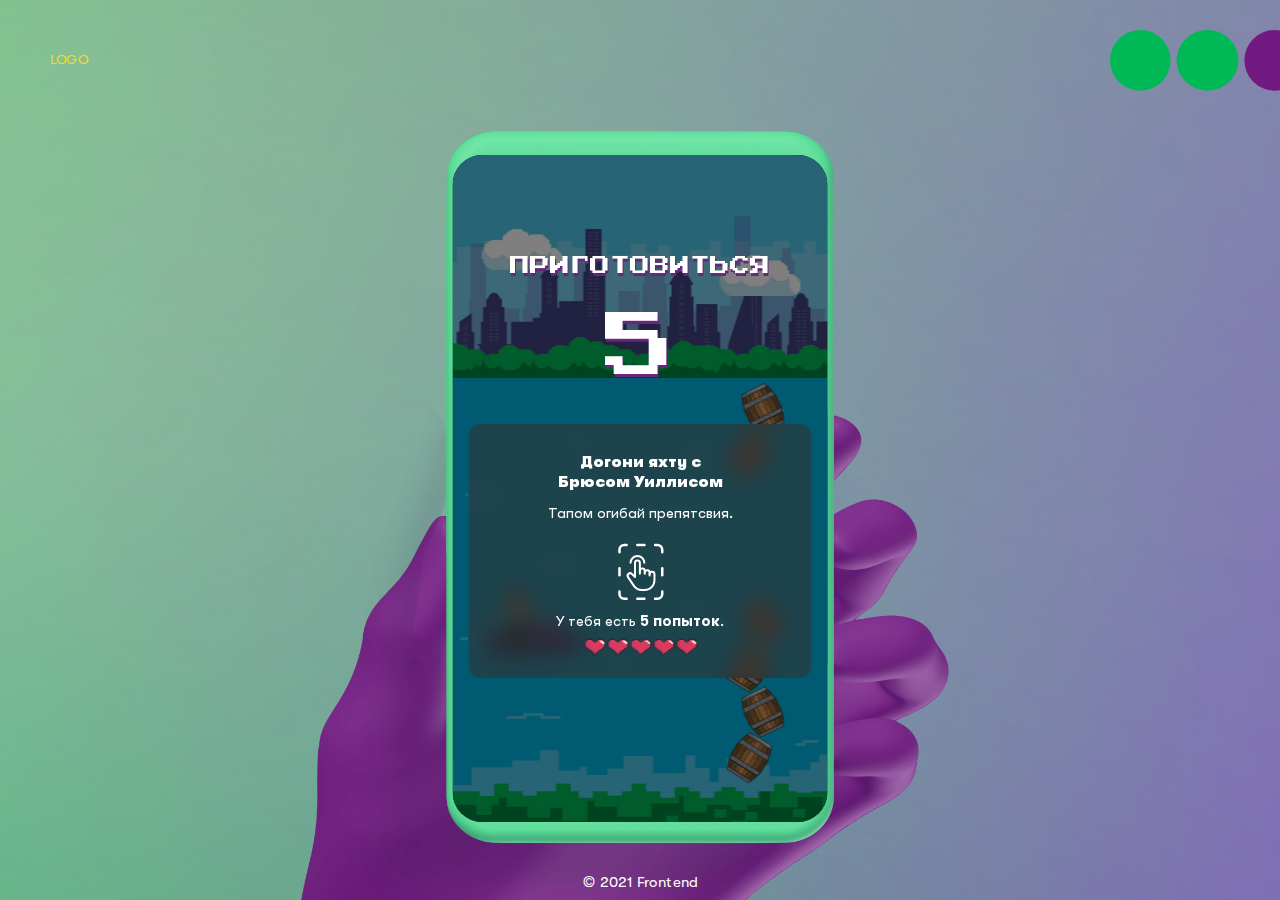
==== game.html @ 2fae3eec "Add files via upload" ====
<!DOCTYPE html>
<html lang="ru">
<head>
    <meta charset="UTF-8">
    <meta http-equiv="X-UA-Compatible" content="IE=edge">
    <title>Помоги спецагенту</title>
    <link rel="shortcut icon" href="https://agent.megafon.ru/static/img/favicon.ico" type="image/x-icon">
    <meta name="title" content="Помоги спецагенту">
    <meta name="description" content=" Я спасаю спецагента Брюса вместе с Первым семейным тарифом.">
    <link rel="image_src" href="https://agent.megafon.ru/static/img/share-img.jpg">

    <meta property="og:title" content="Помоги спецагенту">
    <meta property="og:url" content="https://agent.megafon.ru">
    <meta property="og:description" content=" Я спасаю спецагента Брюса вместе с Первым семейным тарифом.">
    <meta property="og:type" content="website">
    <meta property="og:site_name" content="Помоги спецагенту">
    <meta property="og:image" content="https://agent.megafon.ru/static/img/share-img.jpg">
    <meta property="og:image:width" content="1200">
    <meta property="og:image:height" content="630">
    <meta property="fb:app_id" content="">

    <meta name="twitter:card" content="https://agent.megafon.ru/static/img/share-img.jpg">
    <meta name="twitter:image" content="https://agent.megafon.ru/static/img/share-img.jpg">

    <meta name="mrc__share_title" content="Помоги спецагенту">
    <meta name="mrc__share_description" content=" Я спасаю спецагента Брюса вместе с Первым семейным тарифом.">

    <meta name="format-detection" content="telephone=no">
    <meta name="viewport" content="width=device-width,initial-scale=1,maximum-scale=1,user-scalable=0,minimal-ui">

    <!-- Global site tag (gtag.js) - Google Analytics -->
    <script async src="https://www.googletagmanager.com/gtag/js?id=G-EWQ5YBLHWK"></script>
    <script>
        window.dataLayer = window.dataLayer || [];
        function gtag(){dataLayer.push(arguments);}
        gtag('js', new Date());

        gtag('config', 'G-EWQ5YBLHWK', {
            send_page_view: true,
            page_title: 'gamepage',
            page_path: '/game.html'
        });
    </script>
    <!-- Yandex.Metrika counter -->
    <script type="text/javascript">
        (function(m,e,t,r,i,k,a){m[i]=m[i]||function(){(m[i].a=m[i].a||[]).push(arguments)};
            m[i].l=1*new Date();k=e.createElement(t),a=e.getElementsByTagName(t)[0],k.async=1,k.src=r,a.parentNode.insertBefore(k,a)})
        (window, document, "script", "https://mc.yandex.ru/metrika/tag.js", "ym");

        ym(84995053, "init", {
            clickmap:true,
            trackLinks:true,
            accurateTrackBounce:true
        });
    </script>
    <noscript><div><img src="https://mc.yandex.ru/watch/84995053" style="position:absolute; left:-9999px;" alt=""></div></noscript>
    <!-- /Yandex.Metrika counter -->

<link href="css/bundle39d44e67.css" rel="stylesheet"></head>
<body>
<div id="app" class="app app--game">
    <header class="header" role="banner">
    <a href="/" class="header__logo">
        LOGO
    </a>
    <img class="header__dec" src="/static/img/logo2.svg" alt="">
</header>

    <div class="scooter-game__horizontal">
        <div class="scooter-game__horizontal-block">
            <div class="scooter-game__horizontal-ico">
                <svg width="46" height="46" viewBox="0 0 46 46" fill="none" xmlns="http://www.w3.org/2000/svg">
                    <path d="M26.2507 6.2997C29.6126 6.57186 32.8977 7.96336 35.4718 10.5374C38.044 13.1096 39.4336 16.3929 39.7038 19.7528" stroke="white" stroke-width="1.5" stroke-linecap="round" stroke-linejoin="round"/>
                    <path d="M19.7876 39.6993C16.4142 39.4329 13.1137 38.0394 10.532 35.4577C7.95023 32.8759 6.56064 29.5793 6.29614 26.2079" stroke="white" stroke-width="1.5" stroke-linecap="round" stroke-linejoin="round"/>
                    <path d="M28.0408 30.9152L30.9158 28.0402" stroke="white" stroke-width="1.5" stroke-linecap="round" stroke-linejoin="round"/>
                    <path d="M10.1373 16.6955L16.6962 10.1366C18.1931 8.63973 20.6196 8.63973 22.1165 10.1366L35.8628 23.883C37.3598 25.3799 37.3598 27.8064 35.8628 29.3033L29.304 35.8622C27.8071 37.3591 25.3806 37.3591 23.8837 35.8622L10.1373 22.1158C8.64042 20.6189 8.64042 18.1924 10.1373 16.6955V16.6955Z" stroke="white" stroke-width="1.5" stroke-linecap="round" stroke-linejoin="round"/>
                </svg>
            </div>
            <p class="text-smp">
                Поверните ваше устройство вертикально, чтобы спасти Брюса
            </p>
        </div>
    </div>
    <div class="app-wrapper">
        <div class="app-content">

            

<div class="scooter-game">
  <div id="game_over" class="scooter-game__finish">
      <div class="scooter-game__finish-head">
          <span class="text-game text-lg">
              Почти получилось
          </span>
      </div>
      <div class="scooter-game__start-box">
          <a href="/" type="button" class="scooter-game__finish-closer">
              <svg width="10" height="10" viewBox="0 0 10 10" fill="none" xmlns="http://www.w3.org/2000/svg">
                  <path d="M1 1L9 9" stroke="white" stroke-width="1.5" stroke-linecap="round" stroke-linejoin="round"/>
                  <path d="M9 1L1 9" stroke="white" stroke-width="1.5" stroke-linecap="round" stroke-linejoin="round"/>
              </svg>
          </a>
          <div class="scooter-game__start-tit">
              <p class="text-extra text-sm">Сгорели все жизни! </p>
          </div>
          <img class="scooter-game__start-nohealth" src="/static/img/nohealth.png" alt="">
          <p class="text-smp">Поделись игрой в социальных сетях
              <span class="text-bold">и получи две</span> дополнительные попытки</p>
          <div class="scooter-game__start-shares">
              <button type="button" data-share="fb" class="btn-share">
                  <img src="/static/img/fb.svg" class="btn-share__ico">
                  <span class="btn-share__text">facebook</span>
              </button>
          </div>
          <button type="button" class="btn-default scooter-game__start-aftershare">
              <span class="btn-default__text">
                  Продолжить игру
              </span>
          </button>
      </div>
      <a href="" target="_blank" type="button" class="btn-default scooter-game__finish-btn btn-more-tariff">
          <span class="btn-default__text">
            Подробнее
          </span>
      </a>
      <a href="game.html" class="btn-text btn-more-game scooter-game__restart" type="button">
        Сыграть ещё раз
      </a>
  </div>
  <div class="scooter-game__start">
      <div class="scooter-game__start-head">
          <span class="text-game text-lg scooter-game__start-title">
              ПРИГОТОВИТЬСЯ
          </span>
          <span class="text-game scooter-game__start-timer">5</span>
      </div>
      <div class="scooter-game__start-box">
          <div class="scooter-game__start-tit">
              <p class="text-extra text-sm">Догони яхту c <br> Брюсом Уиллисом</p>
          </div>
          <p class="text-smp">Тапом огибай препятсвия.</p>
          <div class="scooter-game__start-ico">
              <svg width="58" height="58" viewBox="0 0 58 58" fill="none" xmlns="http://www.w3.org/2000/svg">
                  <g clip-path="url(#clip0)">
                      <path d="M19.0497 20.8531C19.0497 17.0481 22.1348 13.963 25.9398 13.963C29.7448 13.963 32.8299 17.0481 32.8299 20.8531" stroke="white" stroke-width="2" stroke-linecap="round" stroke-linejoin="round"/>
                      <path d="M33.2352 31.7965V28.9594C33.2352 27.617 32.1457 26.5276 30.8034 26.5276C29.461 26.5276 28.3716 27.617 28.3716 28.9594" stroke="white" stroke-width="2" stroke-linecap="round" stroke-linejoin="round"/>
                      <path d="M33.2352 30.5801C33.2352 29.2377 34.3247 28.1483 35.667 28.1483C37.0094 28.1483 38.0988 29.2377 38.0988 30.5801V33.4172" stroke="white" stroke-width="2" stroke-linecap="round" stroke-linejoin="round"/>
                      <path d="M28.3721 31.7961V20.853C28.3721 19.5106 27.2826 18.4212 25.9402 18.4212C24.5979 18.4212 23.5084 19.5106 23.5084 20.853V35.0385L20.4541 31.9842C19.4554 30.9855 17.8342 30.9855 16.8355 31.9842C16.0022 32.8175 15.8725 34.1226 16.5259 35.1034L22.2423 43.6763C24.0467 46.3821 27.0832 48.0082 30.3353 48.0082H33.2357C38.6084 48.0082 42.9629 43.6536 42.9629 38.281V32.2014C42.9629 30.8591 41.8735 29.7696 40.5311 29.7696C39.1888 29.7696 38.0993 30.8591 38.0993 32.2014" stroke="white" stroke-width="2" stroke-linecap="round" stroke-linejoin="round"/>
                      <g clip-path="url(#clip1)">
                          <path d="M32.9296 3.07801H25.7998" stroke="white" stroke-width="2.5" stroke-linecap="round" stroke-linejoin="round"/>
                          <path d="M32.9296 56.64H25.7998" stroke="white" stroke-width="2.5" stroke-linecap="round" stroke-linejoin="round"/>
                          <path d="M7.97534 26.1388V33.219" stroke="white" stroke-width="2.5" stroke-linecap="round" stroke-linejoin="round"/>
                          <path d="M50.7542 26.1388V33.219" stroke="white" stroke-width="2.5" stroke-linecap="round" stroke-linejoin="round"/>
                          <path d="M15.1051 3.07801H12.7285C10.1024 3.07801 7.97534 5.19029 7.97534 7.79819V10.1583" stroke="white" stroke-width="2.5" stroke-linecap="round" stroke-linejoin="round"/>
                          <path d="M7.97534 49.5597V51.9198C7.97534 54.5277 10.1024 56.64 12.7285 56.64H15.1051" stroke="white" stroke-width="2.5" stroke-linecap="round" stroke-linejoin="round"/>
                          <path d="M43.6243 56.64L46.0009 56.64C48.627 56.64 50.7541 54.5277 50.7541 51.9198L50.7541 49.5597" stroke="white" stroke-width="2.5" stroke-linecap="round" stroke-linejoin="round"/>
                          <path d="M50.7541 10.1583V7.79819C50.7541 5.19029 48.627 3.07801 46.0009 3.07801H43.6243" stroke="white" stroke-width="2.5" stroke-linecap="round" stroke-linejoin="round"/>
                      </g>
                  </g>
                  <defs>
                      <clipPath id="clip0">
                          <rect width="58" height="58" fill="white"/>
                      </clipPath>
                      <clipPath id="clip1">
                          <rect width="64.4445" height="69.8148" fill="white" transform="translate(3.22217 -11.8148)"/>
                      </clipPath>
                  </defs>
              </svg>
          </div>
          <p class="text-smp">У тебя есть <span class="text-bold">5 попыток</span>.</p>
          <img class="scooter-game__start-health" src="/static/img/health.png" alt="">
      </div>
  </div>
  <div id="game_win" class="scooter-game__win">
      <div class="scooter-game__win-head">
          <img src="/static/img/status-bar.svg" alt="">
      </div>
      <div>
          <div class="scooter-game__win-text">
              <p class="scooter-game__win-title text-extra">Ура!<br>Ты догнал яхту</p>
              <p class="text-sm text-extra">Но приключения не заканчиваются. <br> Смотри финал истории</p>
          </div>
          <div class="scooter-game__video">
              <div class="scooter-game__video-poster">
                  <button type="button" class="scooter-game__video-btn">
                      <img src="/static/img/play-vid.svg" alt=""></button>
              </div>
              <div class="scooter-game__video-frame" id="videopl"></div>
          </div>
      </div>
      <div class="scooter-game__win-bottom">
          <a href="" target="_blank" class="btn-default scooter-game__win-btn">
              <span class="btn-default__text btn-more-tariff">Подробнее</span>
          </a>
          <a href="game.html" class="btn-text btn-more-game" type="button">
              Сыграть ещё раз
          </a>
      </div>
  </div>
    <div class="scooter-game__tap-rule">
        <svg width="58" height="58" viewBox="0 0 58 58" fill="none" xmlns="http://www.w3.org/2000/svg">
            <g clip-path="url(#clip0)">
                <path d="M19.0497 20.8531C19.0497 17.0481 22.1348 13.963 25.9398 13.963C29.7448 13.963 32.8299 17.0481 32.8299 20.8531" stroke="white" stroke-width="2" stroke-linecap="round" stroke-linejoin="round"/>
                <path d="M33.2352 31.7965V28.9594C33.2352 27.617 32.1457 26.5276 30.8034 26.5276C29.461 26.5276 28.3716 27.617 28.3716 28.9594" stroke="white" stroke-width="2" stroke-linecap="round" stroke-linejoin="round"/>
                <path d="M33.2352 30.5801C33.2352 29.2377 34.3247 28.1483 35.667 28.1483C37.0094 28.1483 38.0988 29.2377 38.0988 30.5801V33.4172" stroke="white" stroke-width="2" stroke-linecap="round" stroke-linejoin="round"/>
                <path d="M28.3721 31.7961V20.853C28.3721 19.5106 27.2826 18.4212 25.9402 18.4212C24.5979 18.4212 23.5084 19.5106 23.5084 20.853V35.0385L20.4541 31.9842C19.4554 30.9855 17.8342 30.9855 16.8355 31.9842C16.0022 32.8175 15.8725 34.1226 16.5259 35.1034L22.2423 43.6763C24.0467 46.3821 27.0832 48.0082 30.3353 48.0082H33.2357C38.6084 48.0082 42.9629 43.6536 42.9629 38.281V32.2014C42.9629 30.8591 41.8735 29.7696 40.5311 29.7696C39.1888 29.7696 38.0993 30.8591 38.0993 32.2014" stroke="white" stroke-width="2" stroke-linecap="round" stroke-linejoin="round"/>
                <g clip-path="url(#clip1)">
                    <path d="M32.9296 3.07801H25.7998" stroke="white" stroke-width="2.5" stroke-linecap="round" stroke-linejoin="round"/>
                    <path d="M32.9296 56.64H25.7998" stroke="white" stroke-width="2.5" stroke-linecap="round" stroke-linejoin="round"/>
                    <path d="M7.97534 26.1388V33.219" stroke="white" stroke-width="2.5" stroke-linecap="round" stroke-linejoin="round"/>
                    <path d="M50.7542 26.1388V33.219" stroke="white" stroke-width="2.5" stroke-linecap="round" stroke-linejoin="round"/>
                    <path d="M15.1051 3.07801H12.7285C10.1024 3.07801 7.97534 5.19029 7.97534 7.79819V10.1583" stroke="white" stroke-width="2.5" stroke-linecap="round" stroke-linejoin="round"/>
                    <path d="M7.97534 49.5597V51.9198C7.97534 54.5277 10.1024 56.64 12.7285 56.64H15.1051" stroke="white" stroke-width="2.5" stroke-linecap="round" stroke-linejoin="round"/>
                    <path d="M43.6243 56.64L46.0009 56.64C48.627 56.64 50.7541 54.5277 50.7541 51.9198L50.7541 49.5597" stroke="white" stroke-width="2.5" stroke-linecap="round" stroke-linejoin="round"/>
                    <path d="M50.7541 10.1583V7.79819C50.7541 5.19029 48.627 3.07801 46.0009 3.07801H43.6243" stroke="white" stroke-width="2.5" stroke-linecap="round" stroke-linejoin="round"/>
                </g>
            </g>
            <defs>
                <clipPath id="clip0">
                    <rect width="58" height="58" fill="white"/>
                </clipPath>
                <clipPath id="clip1">
                    <rect width="64.4445" height="69.8148" fill="white" transform="translate(3.22217 -11.8148)"/>
                </clipPath>
            </defs>
        </svg>
    </div>

  <span class="scooter-game__score" id="game_score">0</span>
  <div class="scooter-game__lifes" id="game_lifes">
    <div class="scooter-game__lifes-item scooter-game__lifes-item--active"></div>
    <div class="scooter-game__lifes-item scooter-game__lifes-item--active"></div>
    <div class="scooter-game__lifes-item scooter-game__lifes-item--active"></div>
    <div class="scooter-game__lifes-item scooter-game__lifes-item--active"></div>
    <div class="scooter-game__lifes-item scooter-game__lifes-item--active"></div>
  </div>

  <div id="game_div" class="scooter-game__game">
  </div>
</div>



        </div>
    </div>
    <footer class="footer" role="contentinfo">
    <p class="footer__text">
        © 2021 Frontend
    </p>
</footer>

</div>
<script src="static/js/phaser.min.js"></script>
<script src="js/app.39d44e67.js"></script></body>
</html>
---- css/bundle39d44e67.css ----
@font-face{font-family:"PressStart2P";font-weight:normal;font-style:normal;font-display:swap;src:url("/static/fonts/PressStart2P/PressStart2P-Regular.eot");src:url("/static/fonts/PressStart2P/PressStart2P-Regular.eot?#iefix") format("embedded-opentype"),url("/static/fonts/PressStart2P/PressStart2P-Regular.woff") format("woff"),url("/static/fonts/PressStart2P/PressStart2P-Regular.ttf") format("truetype")}@font-face{font-family:"SFProText";font-weight:300;font-style:normal;font-display:swap;src:url("/static/fonts/SFPro/SFProText-Light.eot");src:url("/static/fonts/SFPro/SFProText-Light.eot?#iefix") format("embedded-opentype"),url("/static/fonts/SFPro/SFProText-Light.woff") format("woff"),url("/static/fonts/SFPro/SFProText-Light.ttf") format("truetype")}@font-face{font-family:"SFProText";font-weight:normal;font-style:normal;font-display:swap;src:url("/static/fonts/SFPro/SFProText-Regular.eot");src:url("/static/fonts/SFPro/SFProText-Regular.eot?#iefix") format("embedded-opentype"),url("/static/fonts/SFPro/SFProText-Regular.woff") format("woff"),url("/static/fonts/SFPro/SFProText-Regular.ttf") format("truetype")}@font-face{font-family:"SFProText";font-weight:500;font-style:normal;font-display:swap;src:url("/static/fonts/SFPro/SFProText-Medium.eot");src:url("/static/fonts/SFPro/SFProText-Medium.eot?#iefix") format("embedded-opentype"),url("/static/fonts/SFPro/SFProText-Medium.woff") format("woff"),url("/static/fonts/SFPro/SFProText-Medium.ttf") format("truetype")}@font-face{font-family:"SFProText";font-weight:600;font-style:normal;font-display:swap;src:url("/static/fonts/SFPro/SFProText-Bold.eot");src:url("/static/fonts/SFPro/SFProText-Bold.eot?#iefix") format("embedded-opentype"),url("/static/fonts/SFPro/SFProText-Bold.woff") format("woff"),url("/static/fonts/SFPro/SFProText-Bold.ttf") format("truetype")}@font-face{font-family:"GTWalsheimPro";font-weight:300;font-style:normal;font-display:swap;src:url("/static/fonts/GTWalsheimPro/GTWalsheimPro-Light.eot");src:url("/static/fonts/GTWalsheimPro/GTWalsheimPro-Light.eot?#iefix") format("embedded-opentype"),url("/static/fonts/GTWalsheimPro/GTWalsheimPro-Light.woff") format("woff"),url("/static/fonts/GTWalsheimPro/GTWalsheimPro-Light.ttf") format("truetype")}@font-face{font-family:"GTWalsheimPro";font-weight:normal;font-style:normal;font-display:swap;src:url("/static/fonts/GTWalsheimPro/GTWalsheimPro-Regular.eot");src:url("/static/fonts/GTWalsheimPro/GTWalsheimPro-Regular.eot?#iefix") format("embedded-opentype"),url("/static/fonts/GTWalsheimPro/GTWalsheimPro-Regular.woff") format("woff"),url("/static/fonts/GTWalsheimPro/GTWalsheimPro-Regular.ttf") format("truetype")}@font-face{font-family:"GTWalsheimPro";font-weight:500;font-style:normal;font-display:swap;src:url("/static/fonts/GTWalsheimPro/GTWalsheimPro-Medium.eot");src:url("/static/fonts/GTWalsheimPro/GTWalsheimPro-Medium.eot?#iefix") format("embedded-opentype"),url("/static/fonts/GTWalsheimPro/GTWalsheimPro-Medium.woff") format("woff"),url("/static/fonts/GTWalsheimPro/GTWalsheimPro-Medium.ttf") format("truetype")}@font-face{font-family:"GTWalsheimPro";font-weight:600;font-style:normal;font-display:swap;src:url("/static/fonts/GTWalsheimPro/GTWalsheimPro-Bold.eot");src:url("/static/fonts/GTWalsheimPro/GTWalsheimPro-Bold.eot?#iefix") format("embedded-opentype"),url("/static/fonts/GTWalsheimPro/GTWalsheimPro-Bold.woff") format("woff"),url("/static/fonts/GTWalsheimPro/GTWalsheimPro-Bold.ttf") format("truetype")}@font-face{font-family:"GTWalsheimPro";font-weight:800;font-style:normal;font-display:swap;src:url("/static/fonts/GTWalsheimPro/GTWalsheimPro-Black.eot");src:url("/static/fonts/GTWalsheimPro/GTWalsheimPro-Black.eot?#iefix") format("embedded-opentype"),url("/static/fonts/GTWalsheimPro/GTWalsheimPro-Black.woff") format("woff"),url("/static/fonts/GTWalsheimPro/GTWalsheimPro-Black.ttf") format("truetype")}@-webkit-keyframes animate-mouse-icon{0%{-webkit-transform:translate(30%, -30%);transform:translate(30%, -30%)}65%{-webkit-transform:translate(-30%, 30%);transform:translate(-30%, 30%)}100%{-webkit-transform:translate(30%, -30%);transform:translate(30%, -30%)}}@keyframes animate-mouse-icon{0%{-webkit-transform:translate(30%, -30%);transform:translate(30%, -30%)}65%{-webkit-transform:translate(-30%, 30%);transform:translate(-30%, 30%)}100%{-webkit-transform:translate(30%, -30%);transform:translate(30%, -30%)}}@-webkit-keyframes handle_pulse{0%{-webkit-transform:scale(0.25, 0.25);transform:scale(0.25, 0.25);opacity:0}10%{-webkit-transform:scale(0.7, 0.7);transform:scale(0.7, 0.7);opacity:1}40%{-webkit-transform:scale(1, 1);transform:scale(1, 1);opacity:0}100%{-webkit-transform:scale(1, 1);transform:scale(1, 1);opacity:0}}@keyframes handle_pulse{0%{-webkit-transform:scale(0.25, 0.25);transform:scale(0.25, 0.25);opacity:0}10%{-webkit-transform:scale(0.7, 0.7);transform:scale(0.7, 0.7);opacity:1}40%{-webkit-transform:scale(1, 1);transform:scale(1, 1);opacity:0}100%{-webkit-transform:scale(1, 1);transform:scale(1, 1);opacity:0}}@-webkit-keyframes rotate-image{0%{-webkit-transform:translate(-50%, -50%) rotate(0deg);transform:translate(-50%, -50%) rotate(0deg)}100%{-webkit-transform:translate(-50%, -50%) rotate(360deg);transform:translate(-50%, -50%) rotate(360deg)}}@keyframes rotate-image{0%{-webkit-transform:translate(-50%, -50%) rotate(0deg);transform:translate(-50%, -50%) rotate(0deg)}100%{-webkit-transform:translate(-50%, -50%) rotate(360deg);transform:translate(-50%, -50%) rotate(360deg)}}@-webkit-keyframes rotateThisClockwise{0%{-webkit-transform:rotate(360deg);transform:rotate(360deg)}100%{-webkit-transform:rotate(0);transform:rotate(0)}}@keyframes rotateThisClockwise{0%{-webkit-transform:rotate(360deg);transform:rotate(360deg)}100%{-webkit-transform:rotate(0);transform:rotate(0)}}@-webkit-keyframes animate-tap-icon{0%{-webkit-transform:translate(40%, 40%);transform:translate(40%, 40%)}65%{-webkit-transform:translate(-40%, -40%);transform:translate(-40%, -40%)}100%{-webkit-transform:translate(40%, 40%);transform:translate(40%, 40%)}}@keyframes animate-tap-icon{0%{-webkit-transform:translate(40%, 40%);transform:translate(40%, 40%)}65%{-webkit-transform:translate(-40%, -40%);transform:translate(-40%, -40%)}100%{-webkit-transform:translate(40%, 40%);transform:translate(40%, 40%)}}@-webkit-keyframes sdb07{0%{opacity:0}50%{opacity:1}100%{opacity:0}}@keyframes sdb07{0%{opacity:0}50%{opacity:1}100%{opacity:0}}@-webkit-keyframes bounce{from,to{-webkit-animation-timing-function:ease-out;animation-timing-function:ease-out;-webkit-transform:translate3d(0, 0, 0);transform:translate3d(0, 0, 0)}50%{-webkit-animation-timing-function:ease-out;animation-timing-function:ease-out;-webkit-transform:translate3d(0, 15px, 0);transform:translate3d(0, 15px, 0)}}@keyframes bounce{from,to{-webkit-animation-timing-function:ease-out;animation-timing-function:ease-out;-webkit-transform:translate3d(0, 0, 0);transform:translate3d(0, 0, 0)}50%{-webkit-animation-timing-function:ease-out;animation-timing-function:ease-out;-webkit-transform:translate3d(0, 15px, 0);transform:translate3d(0, 15px, 0)}}@-webkit-keyframes scroll{0%{-webkit-transform:translate(0, 0);transform:translate(0, 0)}100%{-webkit-transform:translate(-100%, 0);transform:translate(-100%, 0)}}@keyframes scroll{0%{-webkit-transform:translate(0, 0);transform:translate(0, 0)}100%{-webkit-transform:translate(-100%, 0);transform:translate(-100%, 0)}}.collapse-toggle-enter{-webkit-transform:scaleX(0.4);transform:scaleX(0.4)}.collapse-toggle-enter-to{-webkit-transform:scaleX(1);transform:scaleX(1)}.collapse-toggle-enter-active{-webkit-transition:all .15s ease;transition:all .15s ease}.collapse-toggle-leave{-webkit-transform:scaleX(1);transform:scaleX(1)}.collapse-toggle-leave-to{-webkit-transform:scaleX(0.4);transform:scaleX(0.4)}.collapse-toggle-leave-active{-webkit-transition:all .15s ease;transition:all .15s ease}.from-top-enter{margin-top:-9.375em}.from-top-enter-to{margin-top:0}.from-top-enter-active{-webkit-transition:all .2s linear;transition:all .2s linear}.from-top-leave{margin-top:0}.from-top-leave-to{margin-top:-9.375em}.from-top-leave-active{-webkit-transition:all .2s linear;transition:all .2s linear}.from-bottom-enter{-webkit-transform:translateY(100%);transform:translateY(100%)}.from-bottom-enter-to{-webkit-transform:translateY(0);transform:translateY(0)}.from-bottom-enter-active{-webkit-transition:all .3s linear;transition:all .3s linear}.from-bottom-leave{-webkit-transform:translateY(0);transform:translateY(0)}.from-bottom-leave-to{-webkit-transform:translateY(100%);transform:translateY(100%)}.from-bottom-leave-active{-webkit-transition:-webkit-transform .3s linear;transition:-webkit-transform .3s linear;transition:transform .3s linear;transition:transform .3s linear, -webkit-transform .3s linear}.modal-enter{-webkit-transform:translateY(100%);transform:translateY(100%)}.modal-enter-to{-webkit-transform:translateY(0);transform:translateY(0)}.modal-enter-active{-webkit-transition:all 300ms cubic-bezier(0.42, 0, 1, 1);transition:all 300ms cubic-bezier(0.42, 0, 1, 1)}.modal-leave{-webkit-transform:translateY(0);transform:translateY(0)}.modal-leave-to{-webkit-transform:translateY(100%);transform:translateY(100%)}.modal-leave-active{-webkit-transition:all 300ms cubic-bezier(0.215, 0.61, 0.355, 1);transition:all 300ms cubic-bezier(0.215, 0.61, 0.355, 1)}.center{text-align:center}.inline{display:inline-block}.h100{height:100%}.w100{width:100%}.oHidden{overflow:hidden}.uppercase{text-transform:uppercase}.mAuto{margin:auto}.tAlignR{text-align:right}.tAlignL{text-align:left}.center{text-align:center}.left{float:left}.right{float:right}.half{width:50%}.valign{position:relative;top:50%;transform:translateY(-50%);-webkit-transform:translateY(-50%);-ms-transform:translateY(-50%);-o-transform:translateY(-50%)}.vHidden{opacity:0;visibility:hidden}.fit-box{position:absolute;top:0;left:0;width:100%;height:100%}.center-box{position:absolute;top:50%;left:50%;-webkit-transform:translate3d(-50%, -50%, 0);transform:translate3d(-50%, -50%, 0)}.inherit-size{width:inherit;height:inherit}.bolder{font-weight:bolder}.heavy{font-weight:800}.bold{font-weight:bold}.s_bold{font-weight:600}.medium{font-weight:500}.light{font-weight:300}.italic{font-style:italic}.flex_center{display:-webkit-box;display:-ms-flexbox;display:flex;-webkit-box-align:center;-ms-flex-align:center;align-items:center;-webkit-box-pack:center;-ms-flex-pack:center;justify-content:center}.clearfix:before,.clearfix:after{content:"";display:table}.clearfix:after{clear:both}.clear:after,.row:after{content:'';clear:both;display:block;visibility:hidden;height:0}/*! normalize.css v8.0.1 | MIT License | github.com/necolas/normalize.css */html{line-height:1.15;-webkit-text-size-adjust:100%;-ms-text-size-adjust:100%;-moz-osx-font-smoothing:grayscale;-webkit-font-smoothing:antialiased}body{margin:0}main{display:block}h1{font-size:2em;margin:0.67em 0}pre{font-family:monospace, monospace;font-size:1em}a{background-color:transparent}abbr[title]{border-bottom:none;text-decoration:underline;-webkit-text-decoration:underline dotted;text-decoration:underline dotted}b,strong{font-weight:bolder}code,kbd,samp{font-family:monospace, monospace;font-size:1em}small{font-size:80%}sub,sup{font-size:75%;line-height:0;position:relative;vertical-align:baseline}sub{bottom:-0.25em}sup{top:-0.5em}img{border-style:none}svg:not(:root){overflow:hidden}code,kbd,pre,samp{font-family:monospace, monospace;font-size:1em}figure{margin:1em 40px}hr{-webkit-box-sizing:content-box;box-sizing:content-box;height:0;overflow:visible}button,input,optgroup,select,textarea{font-family:inherit;font-size:100%;line-height:1.15;margin:0}optgroup{font-weight:bold}button,input{overflow:visible}button,select{text-transform:none}button,[type="button"],[type="reset"],[type="submit"]{-webkit-appearance:button}button::-moz-focus-inner,[type="button"]::-moz-focus-inner,[type="reset"]::-moz-focus-inner,[type="submit"]::-moz-focus-inner{border-style:none;padding:0}button:-moz-focusring,[type="button"]:-moz-focusring,[type="reset"]:-moz-focusring,[type="submit"]:-moz-focusring{outline:1px dotted ButtonText}fieldset{padding:0.35em 0.75em 0.625em}legend{-webkit-box-sizing:border-box;box-sizing:border-box;color:inherit;display:table;max-width:100%;padding:0;white-space:normal}progress{vertical-align:baseline}textarea{overflow:auto}[type="checkbox"],[type="radio"]{-webkit-box-sizing:border-box;box-sizing:border-box;padding:0}[type="number"]::-webkit-inner-spin-button,[type="number"]::-webkit-outer-spin-button{height:auto}[type="search"]{-webkit-appearance:textfield;outline-offset:-2px}[type="search"]::-webkit-search-cancel-button,[type="search"]::-webkit-search-decoration{-webkit-appearance:none}::-webkit-input-placeholder{color:inherit;opacity:0.54}::-webkit-file-upload-button{-webkit-appearance:button;font:inherit}details{display:block}summary{display:list-item}template{display:none}[hidden]{display:none}html,body{font-family:"GTWalsheimPro",sans-serif;font-weight:400;position:relative;width:100%;height:100%;padding:0;margin:0;line-height:1.25;-webkit-overflow-scrolling:touch;background-color:#000}html.hidden,body.hidden{overflow:hidden}*{-webkit-box-sizing:border-box;box-sizing:border-box}*:active{-webkit-tap-highlight-color:rgba(255,255,255,0)}*:focus{outline:none !important}input,textarea{-webkit-appearance:none;-moz-appearance:none;appearance:none}input::-webkit-input-placeholder,textarea::-webkit-input-placeholder{color:#D0D3D4}input::-moz-placeholder,textarea::-moz-placeholder{color:#D0D3D4;opacity:1}input:-ms-input-placeholder,textarea:-ms-input-placeholder{color:#D0D3D4}input::-ms-input-placeholder,textarea::-ms-input-placeholder{color:#D0D3D4}input::-webkit-input-placeholder, textarea::-webkit-input-placeholder{color:#D0D3D4}input::-moz-placeholder, textarea::-moz-placeholder{color:#D0D3D4}input:-ms-input-placeholder, textarea:-ms-input-placeholder{color:#D0D3D4}input::-ms-input-placeholder, textarea::-ms-input-placeholder{color:#D0D3D4}input::placeholder,textarea::placeholder{color:#D0D3D4}input[type="text"]:focus::-webkit-input-placeholder{opacity:0}input[type="text"]:focus:-moz-placeholder{opacity:0}input[type="text"]:focus::-moz-placeholder{opacity:0}input[type="text"]:focus:-ms-input-placeholder{opacity:0}button{cursor:pointer}a{color:#ffd525;text-decoration:none}a:hover,a:active{color:#009B38}svg{width:100%;height:100%}menu{padding:0;margin:0}img{max-width:100%;max-height:100%}h1,h2,h3,h4,h5,h6{font-weight:400;line-height:1;margin:0}.title{font-weight:normal;margin:0}.title-lg{font-size:2.5em}.title-md{font-size:2.125em}.title-sm{font-size:1.5em}.title-xs{font-size:1.125em}.text{font-size:.9375em}.text-lg{font-size:20px}.text-md{font-size:1.125em}.text-sm{font-size:16px}.text-smp{font-size:15px;line-height:120%}.text-smm{font-size:.75em}.text-xs{font-size:.875em;line-height:1.4}.text-margin{margin-top:2.1em}.text-bold{font-weight:600}.text-extra{font-weight:800}.text-accent{font-family:"SFProText",sans-serif}.text-game{text-transform:uppercase;font-family:"PressStart2P",sans-serif;color:#fff;text-shadow:1px 3px 0px #69247e}.footer{position:absolute;bottom:2%;left:0;right:0;z-index:14;text-align:center;pointer-events:none}@media (min-width: 1024px){.footer{bottom:1%}}.footer__text{font-size:12px;line-height:120%;color:#FFFFFF;margin:0}@media (min-width: 1024px){.footer__text{font-size:15px}}.header{display:-webkit-box;display:-ms-flexbox;display:flex;-webkit-box-pack:justify;-ms-flex-pack:justify;justify-content:space-between;-webkit-box-align:center;-ms-flex-align:center;align-items:center;padding-top:30px;padding-left:50px;-webkit-user-select:none;-moz-user-select:none;-ms-user-select:none;user-select:none}.header__logo{width:163px}.header__logo-img{width:100%}.header__dec{width:170px}.app header{display:none}@media (min-width: 768px){.app{width:100%;height:100vh;background:url("/static/img/desktop-bg.jpg") center/cover no-repeat;position:relative;overflow:hidden}.app header{display:-webkit-box;display:-ms-flexbox;display:flex}}@media (min-width: 768px){.app-wrapper{position:absolute;bottom:78px;left:50%;-webkit-transform:translate(-50%, 200px) rotate(8.47deg);transform:translate(-50%, 200px) rotate(8.47deg)}.app-wrapper:before{position:absolute;left:-504px;display:block;content:'';height:800px;width:1000px;background:url("/static/img/hand.png") center bottom/100% no-repeat;bottom:-80px}}@media (min-width: 1024px) and (max-height: 789px){.app-wrapper{-webkit-transform:translate(-50%, 200px) rotate(8.47deg) scale(0.8);transform:translate(-50%, 200px) rotate(8.47deg) scale(0.8)}}@media (min-width: 768px){.app-wrapper--loaded{-webkit-transition:-webkit-transform .8s ease .5s;transition:-webkit-transform .8s ease .5s;transition:transform .8s ease .5s;transition:transform .8s ease .5s, -webkit-transform .8s ease .5s;-webkit-transform:translateX(-50%);transform:translateX(-50%)}}@media (min-width: 1024px) and (max-height: 789px){.app-wrapper--loaded{-webkit-transition:-webkit-transform .8s ease .5s;transition:-webkit-transform .8s ease .5s;transition:transform .8s ease .5s;transition:transform .8s ease .5s, -webkit-transform .8s ease .5s;-webkit-transform:translate(-50%, 85px) scale(0.8);transform:translate(-50%, 85px) scale(0.8)}}.app-content{max-width:428px;height:100vh;height:calc((var(--vh, 1vh) * 100));max-height:926px;margin:0 auto;position:relative;overflow:hidden}@media (min-width: 768px){.app-content{height:667px;width:375px;border-radius:30px;z-index:2}.app-content footer{display:none}}.btn-default{-webkit-appearance:none;border:none;height:52px;width:100%;display:-webkit-box;display:-ms-flexbox;display:flex;-webkit-box-align:center;-ms-flex-align:center;align-items:center;-webkit-box-pack:center;-ms-flex-pack:center;justify-content:center;text-align:center;background:#00B956;-webkit-transition:background .2s ease;transition:background .2s ease;-webkit-box-shadow:0px 8px 25px rgba(0,185,86,0.4);box-shadow:0px 8px 25px rgba(0,185,86,0.4);border-radius:30px}.btn-default:active{background:#009B38}@media (min-width: 1024px){.btn-default:hover{background:#009B38}}.btn-default__text{font-weight:800;color:#fff;font-size:16px;line-height:100%}.btn-default[disabled]{-webkit-transition:opacity .3s ease;transition:opacity .3s ease;opacity:0.4;pointer-events:none}.btn-share{-webkit-appearance:none;border:none;height:36px;width:113px;display:-webkit-box;display:-ms-flexbox;display:flex;-webkit-box-align:center;-ms-flex-align:center;align-items:center;-webkit-box-pack:start;-ms-flex-pack:start;justify-content:flex-start;text-align:center;background:#00B956;-webkit-transition:background .2s ease;transition:background .2s ease;border-radius:4px;padding:0 10px}.btn-share:active{background:#009B38}@media (min-width: 1024px){.btn-share:hover{background:#009B38}}.btn-share__text{color:#fff;font-size:15px;line-height:120%}.btn-share__ico{width:24px;min-width:24px;height:24px;margin-right:6px}.btn-text{-webkit-appearance:none;display:inline-block;border:none;background:none;font-size:15px;line-height:120%;color:#fff;text-decoration:underline;-webkit-transition:color .3s ease;transition:color .3s ease}.btn-text:hover,.btn-text:active{color:#009B38}.scooter-game{position:absolute;top:0;left:0;right:0;bottom:0}.scooter-game__score{position:absolute;top:36px;left:50%;-webkit-transform:translateX(-50%);transform:translateX(-50%);color:#FFFFFF;font-size:30px;text-shadow:2px 2px 0px #69247e;font-family:"PressStart2P",sans-serif}.scooter-game__lifes{display:-webkit-box;display:-ms-flexbox;display:flex;position:absolute;top:40px;right:16px}.scooter-game__lifes-item{width:21px;height:17px;margin-left:2px;background:url("/static/img/game/life-empty.png") center/100% no-repeat}.scooter-game__lifes-item--active{background:url("/static/img/game/life-filled.png") center/100% no-repeat}.scooter-game__game{width:100%;height:100%}.scooter-game canvas{width:100%;height:100%}.scooter-game__nav{position:absolute;top:0;left:0;width:100%;height:100%;display:-webkit-box;display:-ms-flexbox;display:flex;-webkit-box-align:center;-ms-flex-align:center;align-items:center;-webkit-box-pack:center;-ms-flex-pack:center;justify-content:center;-webkit-box-orient:vertical;-webkit-box-direction:normal;-ms-flex-direction:column;flex-direction:column;z-index:9999;-webkit-transition:opacity .3s ease, visibility .3s ease;transition:opacity .3s ease, visibility .3s ease;background:url("/static/img/game/start-bg.jpg") center/cover no-repeat}.scooter-game__btn{position:relative;z-index:2;-webkit-appearance:none;display:-webkit-box;display:-ms-flexbox;display:flex;-webkit-box-align:center;-ms-flex-align:center;align-items:center;-webkit-box-pack:center;-ms-flex-pack:center;justify-content:center;vertical-align:center;background:#FFFFFF;border:4px solid #6A247D;-webkit-box-sizing:border-box;box-sizing:border-box;-webkit-box-shadow:5px 5px 2px rgba(0,0,0,0.2);box-shadow:5px 5px 2px rgba(0,0,0,0.2);height:62px;width:166px;margin:10px 0;padding:0;-webkit-user-select:none;-moz-user-select:none;-ms-user-select:none;user-select:none}.scooter-game__btn:active{-webkit-transform:scale(0.9);transform:scale(0.9);-webkit-box-shadow:none;box-shadow:none}.scooter-game__btn-text{font-family:"PressStart2P",sans-serif;font-size:25px;color:#00B956;text-shadow:-3px -3px 0px #69247e}.scooter-game__btn-text--md{font-size:20px;text-shadow:-2px -2px 0px #69247e}.scooter-game__start{position:absolute;top:0;left:0;right:0;bottom:0;background:url("/static/img/game/start-bg.jpg") center/cover no-repeat;z-index:10;padding:16px}.scooter-game__start:before{position:absolute;z-index:0;display:block;content:'';top:0;left:0;right:0;bottom:0;background:rgba(0,0,0,0.5)}.scooter-game__start div,.scooter-game__start button{position:relative;z-index:2}.scooter-game__start-head{text-align:center;padding-top:83px}@media (max-height: 600px){.scooter-game__start-head{padding-top:30px}}.scooter-game__start-title{display:block;font-size:20px;margin-bottom:26px}@media (max-height: 600px){.scooter-game__start-title{margin-bottom:16px}}.scooter-game__start-timer{display:block;font-size:70px}.scooter-game__start-box{margin-top:31px;background:rgba(49,51,53,0.6);-webkit-backdrop-filter:blur(10px);backdrop-filter:blur(10px);border-radius:12px;padding:28px 16px 17px 16px;text-align:center;color:#fff;position:relative}.scooter-game__start-box p{margin:0}.scooter-game__start-ico{width:58px;height:58px;margin:0 auto;margin-top:20px;margin-bottom:12px}.scooter-game__start-ico svg{width:100%;height:100%}.scooter-game__start-aftershare{display:none;margin-top:20px}.scooter-game__start-tit{margin-bottom:12px}.scooter-game__start-health{width:114px;margin-top:8px}.scooter-game__start-health img{width:100%}.scooter-game__start-nohealth{width:182px;margin-top:10px;margin-bottom:14px}.scooter-game__start-nohealth img{width:100%}.scooter-game__start-shares{max-width:272px;margin:0 auto;margin-top:20px;margin-bottom:17px;display:-webkit-box;display:-ms-flexbox;display:flex;-webkit-box-pack:justify;-ms-flex-pack:justify;justify-content:space-between;-webkit-box-align:center;-ms-flex-align:center;align-items:center}.scooter-game__finish{position:absolute;top:0;left:0;right:0;bottom:0;background:url("/static/img/game/start-bg.jpg") center/cover no-repeat;z-index:10;padding:16px;-webkit-box-orient:vertical;-webkit-box-direction:normal;-ms-flex-direction:column;flex-direction:column;-webkit-box-align:center;-ms-flex-align:center;align-items:center;-webkit-box-pack:start;-ms-flex-pack:start;justify-content:flex-start;display:none}.scooter-game__finish .scooter-game__start-box{margin-top:0}.scooter-game__finish:before{position:absolute;z-index:0;display:block;content:'';top:0;left:0;right:0;bottom:0;background:rgba(0,0,0,0.5)}.scooter-game__finish div{position:relative;z-index:2}.scooter-game__finish-btn{position:relative;z-index:3;margin:25px 0;max-width:280px}@media (max-height: 600px){.scooter-game__finish-btn{margin:20px 0}}.scooter-game__restart{position:relative;z-index:3}.scooter-game__finish-closer{-webkit-appearance:none;padding:0;border:none;background:none;right:18px;top:18px;position:absolute;width:10px;height:10px;display:-webkit-box;display:-ms-flexbox;display:flex;-webkit-box-align:center;-ms-flex-align:center;align-items:center}.scooter-game__finish-closer svg{width:100%;height:100%}.scooter-game__finish-head{text-align:center;padding-top:83px;margin-bottom:25%}@media (max-height: 600px){.scooter-game__finish-head{padding-top:30px;margin-bottom:50px}}.scooter-game__win{position:absolute;top:0;left:0;right:0;bottom:0;background:url("/static/img/win-bg.jpg") center/cover no-repeat;padding:0 16px;display:-webkit-box;display:-ms-flexbox;display:flex;-webkit-box-orient:vertical;-webkit-box-direction:normal;-ms-flex-direction:column;flex-direction:column;-webkit-box-pack:justify;-ms-flex-pack:justify;justify-content:space-between;z-index:15;display:none}.scooter-game__win-head{position:absolute;top:0;left:0;right:0}.scooter-game__win-head img{width:100%}.scooter-game__win-text{padding-top:73px;text-align:center;max-width:343px;margin:0 auto;margin-bottom:60px;color:#fff}@media (max-height: 600px){.scooter-game__win-text{padding-top:30px;margin-bottom:20px}}.scooter-game__win-title{font-size:28px;margin-bottom:20px;margin-top:0}.scooter-game__video{width:100%;max-width:343px;height:207px;margin:0 auto;position:relative;-webkit-filter:drop-shadow(0px 4px 20px rgba(115,25,130,0.7));filter:drop-shadow(0px 4px 20px rgba(115,25,130,0.7))}.scooter-game__video-frame{width:100% !important;height:100% !important}.scooter-game__video-poster{position:absolute;top:0;left:0;right:0;bottom:0;z-index:10;background:url("/static/img/video-poster.jpg") center/cover no-repeat}.scooter-game__video-btn{-webkit-appearance:none;border:none;background:none;width:76px;height:76px;position:absolute;z-index:11;top:50%;left:50%;-webkit-transform:translate(-50%, -50%);transform:translate(-50%, -50%)}.scooter-game__video-btn img{width:100%;height:100%}.scooter-game__win-bottom{display:-webkit-box;display:-ms-flexbox;display:flex;-webkit-box-orient:vertical;-webkit-box-direction:normal;-ms-flex-direction:column;flex-direction:column;-webkit-box-align:center;-ms-flex-align:center;align-items:center;padding-bottom:30px}.scooter-game__win-btn{max-width:287px;margin:0 auto;margin-bottom:24px}.scooter-game__tap-rule{position:absolute;z-index:15;width:60px;height:50px;top:50%;left:50%;opacity:0;-webkit-transform:translate(-50%, -50%);transform:translate(-50%, -50%);pointer-events:none}.scooter-game__tap-rule svg{width:100%;height:100%}.scooter-game__horizontal{position:absolute;z-index:1000;top:0;left:0;right:0;bottom:0;background:url("/static/img/horiz.jpg") center/cover no-repeat;-webkit-box-align:center;-ms-flex-align:center;align-items:center;-webkit-box-pack:center;-ms-flex-pack:center;justify-content:center;display:none}.scooter-game__horizontal-block{padding:20px;display:-webkit-box;display:-ms-flexbox;display:flex;-webkit-box-align:center;-ms-flex-align:center;align-items:center;color:#fff;width:100%;max-width:346px;background:rgba(49,51,53,0.6);-webkit-backdrop-filter:blur(30px);backdrop-filter:blur(30px);border-radius:12px}.scooter-game__horizontal-ico{width:46px;height:46px;min-width:46px;margin-right:12px;-webkit-animation:1s ease infinite alternate deviceRotate;animation:1s ease infinite alternate deviceRotate}.scooter-game__horizontal-ico svg,.scooter-game__horizontal-ico img{width:100%;height:100%}@-webkit-keyframes deviceRotate{from{-webkit-transform:none;transform:none}to{-webkit-transform:rotate(47deg);transform:rotate(47deg)}}@keyframes deviceRotate{from{-webkit-transform:none;transform:none}to{-webkit-transform:rotate(47deg);transform:rotate(47deg)}}.main{height:100%}.main-page{width:100%;height:100%;max-height:100%;background:url("/static/img/main-bg.jpg") center/cover no-repeat}.main-page__header{width:100%}.main-page__header-img{width:100%}.main-page__wrapper{height:100%}.main-page__holder{display:-webkit-box;display:-ms-flexbox;display:flex;-webkit-box-orient:vertical;-webkit-box-direction:normal;-ms-flex-direction:column;flex-direction:column;-webkit-box-pack:justify;-ms-flex-pack:justify;justify-content:space-between;height:100%}.main-page__holder--active .main-page__dark-overlay{opacity:1;visibility:visible}.main-page__holder--active .main-page__chat{opacity:1;visibility:visible;-webkit-transform:none;transform:none}.main-page__datetime{width:250px;margin:0 auto;margin-top:20px;color:#fff;text-align:center}.main-page__datetime-text{display:block;line-height:120%;letter-spacing:-0.334117px;-webkit-font-feature-settings:'ss03' on;font-feature-settings:'ss03' on;opacity:0.9}.main-page__datetime-time{font-size:62px;font-weight:300}.main-page__datetime-date{font-size:19px;font-weight:500}.main-page__messages{padding:0 16px;position:relative;margin-bottom:34px}.main-page__message{width:100%;height:99px;background:#313335;-webkit-backdrop-filter:blur(30px);backdrop-filter:blur(30px);border-radius:12px;padding:15px 19px;overflow:hidden;position:relative;z-index:2;opacity:0;visibility:hidden;-webkit-transform:translateY(50px);transform:translateY(50px);-webkit-animation:0.5s cubic-bezier(0.69, 0.87, 0.29, 1.23) 1s 1 forwards messAppend;animation:0.5s cubic-bezier(0.69, 0.87, 0.29, 1.23) 1s 1 forwards messAppend}.main-page__message:nth-child(2){position:absolute;z-index:1;bottom:-8px;left:29px;right:29px;width:auto;background:rgba(49,51,53,0.4);-webkit-animation:.4s linear 1.1s 1 forwards messAppend;animation:.4s linear 1.1s 1 forwards messAppend}.main-page__message:nth-child(3){position:absolute;z-index:0;bottom:-15px;width:auto;left:39px;right:39px;background:rgba(49,51,53,0.57);-webkit-animation:.4s linear 1.2s 1 forwards messAppend;animation:.4s linear 1.2s 1 forwards messAppend}.main-page__message-header{width:100%;display:-webkit-box;display:-ms-flexbox;display:flex;-webkit-box-pack:justify;-ms-flex-pack:justify;justify-content:space-between;-webkit-box-align:center;-ms-flex-align:center;align-items:center;margin-bottom:8px}.main-page__message-title{display:-webkit-box;display:-ms-flexbox;display:flex;-webkit-box-align:center;-ms-flex-align:center;align-items:center}.main-page__message-title svg,.main-page__message-title img{width:24px;height:24px;margin-right:8px}.main-page__message-title span{font-size:15px;line-height:120%;color:#fff;mix-blend-mode:normal;opacity:0.6}@media (max-width: 374px){.main-page__message-title span{font-size:12px}}.main-page__message-time{font-size:12px;line-height:120%;color:#fff;mix-blend-mode:normal;opacity:0.6}.main-page__message-text{font-size:15px;line-height:120%;color:#FFFFFF;margin:0}@media (max-width: 374px){.main-page__message-text{font-size:12px}}.main-page__bottom{margin-bottom:117px}.main-page__btn{max-width:275px;margin:0 auto;opacity:0;visibility:hidden;-webkit-transform:translateY(50px);transform:translateY(50px);-webkit-animation:0.5s cubic-bezier(0.69, 0.87, 0.29, 1.23) 2s 1 forwards messAppend;animation:0.5s cubic-bezier(0.69, 0.87, 0.29, 1.23) 2s 1 forwards messAppend}.main-page__dark-overlay{position:absolute;top:0;left:0;right:0;bottom:0;background:rgba(0,0,0,0.5);-webkit-backdrop-filter:blur(10px);backdrop-filter:blur(10px);opacity:0;visibility:hidden;z-index:3;-webkit-transition:opacity .3s ease;transition:opacity .3s ease}.main-page__chat{position:absolute;top:0;left:0;right:0;bottom:0;background:#D9D9DE;z-index:5;padding:20px 16px;display:-webkit-box;display:-ms-flexbox;display:flex;-webkit-box-orient:vertical;-webkit-box-direction:normal;-ms-flex-direction:column;flex-direction:column;-webkit-box-pack:justify;-ms-flex-pack:justify;justify-content:space-between;-webkit-transition:opacity .6s ease .4s, -webkit-transform .6s ease .4s;transition:opacity .6s ease .4s, -webkit-transform .6s ease .4s;transition:transform .6s ease .4s, opacity .6s ease .4s;transition:transform .6s ease .4s, opacity .6s ease .4s, -webkit-transform .6s ease .4s;opacity:0;visibility:hidden;-webkit-transform:translateY(100%) scale(0.8);transform:translateY(100%) scale(0.8)}.main-page__chat-notification{position:absolute;z-index:2;top:12px;left:16px;right:16px;padding:12px 19px 15px;background:rgba(49,51,53,0.57);-webkit-backdrop-filter:blur(10px);backdrop-filter:blur(10px);border-radius:12px;opacity:0;-webkit-transform:translateY(-50px);transform:translateY(-50px)}@supports not ((-webkit-backdrop-filter: blur(10px)) or (backdrop-filter: blur(10px))){.main-page__chat-notification{background:rgba(49,51,53,0.9)}}.main-page__chat-notification-name{font-size:14px;line-height:120%;color:#D9D9DE}.main-page__chat-notification-name>span{color:#fff}.main-page__chat-notification-time{font-size:12px;line-height:120%;color:#fff;mix-blend-mode:normal;opacity:0.6}.main-page__chat-notification-who{display:-webkit-box;display:-ms-flexbox;display:flex;-webkit-box-align:center;-ms-flex-align:center;align-items:center}.main-page__chat-notification-text p{margin:0;color:#fff;font-size:15px;line-height:120%}.main-page__chat-notification-avatar{width:14px;height:14px;display:-webkit-box;display:-ms-flexbox;display:flex;-webkit-box-align:center;-ms-flex-align:center;align-items:center;margin-right:6px}.main-page__chat-notification-avatar svg,.main-page__chat-notification-avatar img{width:100%;height:100%}.main-page__chat-notification-head{display:-webkit-box;display:-ms-flexbox;display:flex;-webkit-box-pack:justify;-ms-flex-pack:justify;justify-content:space-between;-webkit-box-align:center;-ms-flex-align:center;align-items:center;margin-bottom:8px}.main-page__chat-who{text-align:center;position:relative;right:-15px}.main-page__chat-who p{margin:0;font-size:15px;line-height:120%}.main-page__chat-who span{font-size:12px;line-height:120%;opacity:0.6}.main-page__chat-who-avatar{width:40px;display:-webkit-box;display:-ms-flexbox;display:flex;-webkit-box-align:center;-ms-flex-align:center;align-items:center}.main-page__chat-who-avatar img{width:100%}.main-page__chat-head{display:-webkit-box;display:-ms-flexbox;display:flex;-webkit-box-align:center;-ms-flex-align:center;align-items:center;-webkit-box-pack:justify;-ms-flex-pack:justify;justify-content:space-between;padding:10px 12px;background:#E9E9E9;border-radius:6px}.main-page__chat-head svg{width:8px;height:14px;margin-left:5px}.main-page__chat-wrap{margin-bottom:30px}.main-page__chat-box{overflow:hidden;margin-bottom:24px}.main-page__chat-messages{-webkit-transform:translateY(100px);transform:translateY(100px)}.main-page__chat-message{display:-webkit-box;display:-ms-flexbox;display:flex;-webkit-box-align:end;-ms-flex-align:end;align-items:flex-end;position:relative;margin-top:24px;-webkit-box-pack:end;-ms-flex-pack:end;justify-content:flex-end;opacity:0;position:relative;z-index:2}.main-page__chat-message-text{padding:8px 16px;border-radius:16px;background:#E0D8FC;-webkit-filter:drop-shadow(0px 2px 4px rgba(50,50,71,0.06)) drop-shadow(0px 2px 4px rgba(50,50,71,0.06));filter:drop-shadow(0px 2px 4px rgba(50,50,71,0.06)) drop-shadow(0px 2px 4px rgba(50,50,71,0.06));position:relative}.main-page__chat-message-text:before{position:absolute;z-index:-1;content:'';width:23px;height:17px;bottom:0;right:-5px;background:url("/static/img/bubble-tail1.svg") center/100% no-repeat}.main-page__chat-message-text p{font-size:15px;line-height:120%;color:#313335;margin:0}.main-page__chat-message-avatar{width:40px;min-width:40px;height:40px;border-radius:50%;overflow:hidden;margin-left:4px}.main-page__chat-message-avatar img{width:100%;height:100%;-o-object-fit:cover;object-fit:cover}.main-page__chat-message--from{-webkit-box-pack:end;-ms-flex-pack:end;justify-content:flex-end;-webkit-box-orient:horizontal;-webkit-box-direction:reverse;-ms-flex-direction:row-reverse;flex-direction:row-reverse}.main-page__chat-message--from .main-page__chat-message-text{background:#E9E9E9;position:relative}.main-page__chat-message--from .main-page__chat-message-text:before{position:absolute;z-index:0;content:'';width:23px;height:17px;bottom:0;left:-5px;background:url("/static/img/bubble-tail2.svg") center/100% no-repeat}.main-page__chat-message--from .main-page__chat-message-avatar{margin:0;margin-right:9px}@-webkit-keyframes messAppend{0%{opacity:0;visibility:hidden;-webkit-transform:translateY(50px);transform:translateY(50px)}100%{opacity:1;visibility:visible;-webkit-transform:translateY(0);transform:translateY(0)}}@keyframes messAppend{0%{opacity:0;visibility:hidden;-webkit-transform:translateY(50px);transform:translateY(50px)}100%{opacity:1;visibility:visible;-webkit-transform:translateY(0);transform:translateY(0)}}
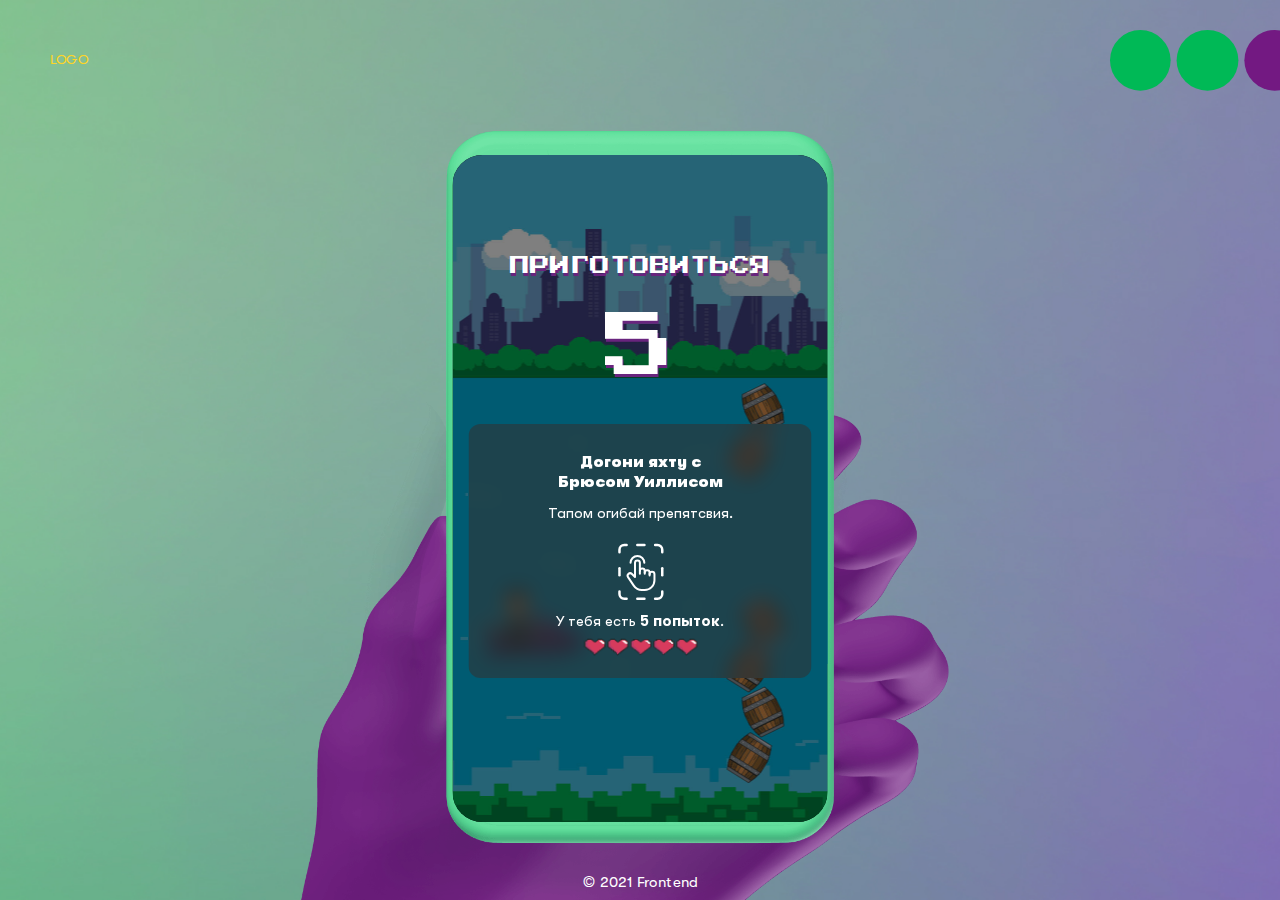
==== commit af677f4c: "fix" ====
--- a/game.html
+++ b/game.html
@@ -4,23 +4,17 @@
     <meta charset="UTF-8">
     <meta http-equiv="X-UA-Compatible" content="IE=edge">
     <title>Помоги спецагенту</title>
-    <link rel="shortcut icon" href="https://agent.megafon.ru/static/img/favicon.ico" type="image/x-icon">
     <meta name="title" content="Помоги спецагенту">
     <meta name="description" content=" Я спасаю спецагента Брюса вместе с Первым семейным тарифом.">
-    <link rel="image_src" href="https://agent.megafon.ru/static/img/share-img.jpg">
 
     <meta property="og:title" content="Помоги спецагенту">
-    <meta property="og:url" content="https://agent.megafon.ru">
     <meta property="og:description" content=" Я спасаю спецагента Брюса вместе с Первым семейным тарифом.">
     <meta property="og:type" content="website">
     <meta property="og:site_name" content="Помоги спецагенту">
-    <meta property="og:image" content="https://agent.megafon.ru/static/img/share-img.jpg">
     <meta property="og:image:width" content="1200">
     <meta property="og:image:height" content="630">
     <meta property="fb:app_id" content="">
 
-    <meta name="twitter:card" content="https://agent.megafon.ru/static/img/share-img.jpg">
-    <meta name="twitter:image" content="https://agent.megafon.ru/static/img/share-img.jpg">
 
     <meta name="mrc__share_title" content="Помоги спецагенту">
     <meta name="mrc__share_description" content=" Я спасаю спецагента Брюса вместе с Первым семейным тарифом.">
@@ -41,11 +35,10 @@
             page_path: '/game.html'
         });
     </script>
-    <!-- Yandex.Metrika counter -->
     <script type="text/javascript">
         (function(m,e,t,r,i,k,a){m[i]=m[i]||function(){(m[i].a=m[i].a||[]).push(arguments)};
             m[i].l=1*new Date();k=e.createElement(t),a=e.getElementsByTagName(t)[0],k.async=1,k.src=r,a.parentNode.insertBefore(k,a)})
-        (window, document, "script", "https://mc.yandex.ru/metrika/tag.js", "ym");
+        (window, document, "script", "", "ym");
 
         ym(84995053, "init", {
             clickmap:true,
@@ -53,8 +46,7 @@
             accurateTrackBounce:true
         });
     </script>
-    <noscript><div><img src="https://mc.yandex.ru/watch/84995053" style="position:absolute; left:-9999px;" alt=""></div></noscript>
-    <!-- /Yandex.Metrika counter -->
+    <noscript><div><img src="" style="position:absolute; left:-9999px;" alt=""></div></noscript>
 
 <link href="css/bundle39d44e67.css" rel="stylesheet"></head>
 <body>
@@ -63,7 +55,7 @@
     <a href="/" class="header__logo">
         LOGO
     </a>
-    <img class="header__dec" src="/static/img/logo2.svg" alt="">
+    <img class="header__dec" src="static/img/logo2.svg" alt="">
 </header>
 
     <div class="scooter-game__horizontal">
@@ -84,7 +76,7 @@
     <div class="app-wrapper">
         <div class="app-content">
 
-            
+
 
 <div class="scooter-game">
   <div id="game_over" class="scooter-game__finish">
@@ -103,12 +95,12 @@
           <div class="scooter-game__start-tit">
               <p class="text-extra text-sm">Сгорели все жизни! </p>
           </div>
-          <img class="scooter-game__start-nohealth" src="/static/img/nohealth.png" alt="">
+          <img class="scooter-game__start-nohealth" src="static/img/nohealth.png" alt="">
           <p class="text-smp">Поделись игрой в социальных сетях
               <span class="text-bold">и получи две</span> дополнительные попытки</p>
           <div class="scooter-game__start-shares">
               <button type="button" data-share="fb" class="btn-share">
-                  <img src="/static/img/fb.svg" class="btn-share__ico">
+                  <img src="static/img/fb.svg" class="btn-share__ico">
                   <span class="btn-share__text">facebook</span>
               </button>
           </div>
@@ -168,12 +160,12 @@
               </svg>
           </div>
           <p class="text-smp">У тебя есть <span class="text-bold">5 попыток</span>.</p>
-          <img class="scooter-game__start-health" src="/static/img/health.png" alt="">
+          <img class="scooter-game__start-health" src="static/img/health.png" alt="">
       </div>
   </div>
   <div id="game_win" class="scooter-game__win">
       <div class="scooter-game__win-head">
-          <img src="/static/img/status-bar.svg" alt="">
+          <img src="static/img/status-bar.svg" alt="">
       </div>
       <div>
           <div class="scooter-game__win-text">
@@ -183,7 +175,7 @@
           <div class="scooter-game__video">
               <div class="scooter-game__video-poster">
                   <button type="button" class="scooter-game__video-btn">
-                      <img src="/static/img/play-vid.svg" alt=""></button>
+                      <img src="static/img/play-vid.svg" alt=""></button>
               </div>
               <div class="scooter-game__video-frame" id="videopl"></div>
           </div>
--- a/css/bundle39d44e67.css
+++ b/css/bundle39d44e67.css
@@ -1,2 +1,2 @@
-@font-face{font-family:"PressStart2P";font-weight:normal;font-style:normal;font-display:swap;src:url("/static/fonts/PressStart2P/PressStart2P-Regular.eot");src:url("/static/fonts/PressStart2P/PressStart2P-Regular.eot?#iefix") format("embedded-opentype"),url("/static/fonts/PressStart2P/PressStart2P-Regular.woff") format("woff"),url("/static/fonts/PressStart2P/PressStart2P-Regular.ttf") format("truetype")}@font-face{font-family:"SFProText";font-weight:300;font-style:normal;font-display:swap;src:url("/static/fonts/SFPro/SFProText-Light.eot");src:url("/static/fonts/SFPro/SFProText-Light.eot?#iefix") format("embedded-opentype"),url("/static/fonts/SFPro/SFProText-Light.woff") format("woff"),url("/static/fonts/SFPro/SFProText-Light.ttf") format("truetype")}@font-face{font-family:"SFProText";font-weight:normal;font-style:normal;font-display:swap;src:url("/static/fonts/SFPro/SFProText-Regular.eot");src:url("/static/fonts/SFPro/SFProText-Regular.eot?#iefix") format("embedded-opentype"),url("/static/fonts/SFPro/SFProText-Regular.woff") format("woff"),url("/static/fonts/SFPro/SFProText-Regular.ttf") format("truetype")}@font-face{font-family:"SFProText";font-weight:500;font-style:normal;font-display:swap;src:url("/static/fonts/SFPro/SFProText-Medium.eot");src:url("/static/fonts/SFPro/SFProText-Medium.eot?#iefix") format("embedded-opentype"),url("/static/fonts/SFPro/SFProText-Medium.woff") format("woff"),url("/static/fonts/SFPro/SFProText-Medium.ttf") format("truetype")}@font-face{font-family:"SFProText";font-weight:600;font-style:normal;font-display:swap;src:url("/static/fonts/SFPro/SFProText-Bold.eot");src:url("/static/fonts/SFPro/SFProText-Bold.eot?#iefix") format("embedded-opentype"),url("/static/fonts/SFPro/SFProText-Bold.woff") format("woff"),url("/static/fonts/SFPro/SFProText-Bold.ttf") format("truetype")}@font-face{font-family:"GTWalsheimPro";font-weight:300;font-style:normal;font-display:swap;src:url("/static/fonts/GTWalsheimPro/GTWalsheimPro-Light.eot");src:url("/static/fonts/GTWalsheimPro/GTWalsheimPro-Light.eot?#iefix") format("embedded-opentype"),url("/static/fonts/GTWalsheimPro/GTWalsheimPro-Light.woff") format("woff"),url("/static/fonts/GTWalsheimPro/GTWalsheimPro-Light.ttf") format("truetype")}@font-face{font-family:"GTWalsheimPro";font-weight:normal;font-style:normal;font-display:swap;src:url("/static/fonts/GTWalsheimPro/GTWalsheimPro-Regular.eot");src:url("/static/fonts/GTWalsheimPro/GTWalsheimPro-Regular.eot?#iefix") format("embedded-opentype"),url("/static/fonts/GTWalsheimPro/GTWalsheimPro-Regular.woff") format("woff"),url("/static/fonts/GTWalsheimPro/GTWalsheimPro-Regular.ttf") format("truetype")}@font-face{font-family:"GTWalsheimPro";font-weight:500;font-style:normal;font-display:swap;src:url("/static/fonts/GTWalsheimPro/GTWalsheimPro-Medium.eot");src:url("/static/fonts/GTWalsheimPro/GTWalsheimPro-Medium.eot?#iefix") format("embedded-opentype"),url("/static/fonts/GTWalsheimPro/GTWalsheimPro-Medium.woff") format("woff"),url("/static/fonts/GTWalsheimPro/GTWalsheimPro-Medium.ttf") format("truetype")}@font-face{font-family:"GTWalsheimPro";font-weight:600;font-style:normal;font-display:swap;src:url("/static/fonts/GTWalsheimPro/GTWalsheimPro-Bold.eot");src:url("/static/fonts/GTWalsheimPro/GTWalsheimPro-Bold.eot?#iefix") format("embedded-opentype"),url("/static/fonts/GTWalsheimPro/GTWalsheimPro-Bold.woff") format("woff"),url("/static/fonts/GTWalsheimPro/GTWalsheimPro-Bold.ttf") format("truetype")}@font-face{font-family:"GTWalsheimPro";font-weight:800;font-style:normal;font-display:swap;src:url("/static/fonts/GTWalsheimPro/GTWalsheimPro-Black.eot");src:url("/static/fonts/GTWalsheimPro/GTWalsheimPro-Black.eot?#iefix") format("embedded-opentype"),url("/static/fonts/GTWalsheimPro/GTWalsheimPro-Black.woff") format("woff"),url("/static/fonts/GTWalsheimPro/GTWalsheimPro-Black.ttf") format("truetype")}@-webkit-keyframes animate-mouse-icon{0%{-webkit-transform:translate(30%, -30%);transform:translate(30%, -30%)}65%{-webkit-transform:translate(-30%, 30%);transform:translate(-30%, 30%)}100%{-webkit-transform:translate(30%, -30%);transform:translate(30%, -30%)}}@keyframes animate-mouse-icon{0%{-webkit-transform:translate(30%, -30%);transform:translate(30%, -30%)}65%{-webkit-transform:translate(-30%, 30%);transform:translate(-30%, 30%)}100%{-webkit-transform:translate(30%, -30%);transform:translate(30%, -30%)}}@-webkit-keyframes handle_pulse{0%{-webkit-transform:scale(0.25, 0.25);transform:scale(0.25, 0.25);opacity:0}10%{-webkit-transform:scale(0.7, 0.7);transform:scale(0.7, 0.7);opacity:1}40%{-webkit-transform:scale(1, 1);transform:scale(1, 1);opacity:0}100%{-webkit-transform:scale(1, 1);transform:scale(1, 1);opacity:0}}@keyframes handle_pulse{0%{-webkit-transform:scale(0.25, 0.25);transform:scale(0.25, 0.25);opacity:0}10%{-webkit-transform:scale(0.7, 0.7);transform:scale(0.7, 0.7);opacity:1}40%{-webkit-transform:scale(1, 1);transform:scale(1, 1);opacity:0}100%{-webkit-transform:scale(1, 1);transform:scale(1, 1);opacity:0}}@-webkit-keyframes rotate-image{0%{-webkit-transform:translate(-50%, -50%) rotate(0deg);transform:translate(-50%, -50%) rotate(0deg)}100%{-webkit-transform:translate(-50%, -50%) rotate(360deg);transform:translate(-50%, -50%) rotate(360deg)}}@keyframes rotate-image{0%{-webkit-transform:translate(-50%, -50%) rotate(0deg);transform:translate(-50%, -50%) rotate(0deg)}100%{-webkit-transform:translate(-50%, -50%) rotate(360deg);transform:translate(-50%, -50%) rotate(360deg)}}@-webkit-keyframes rotateThisClockwise{0%{-webkit-transform:rotate(360deg);transform:rotate(360deg)}100%{-webkit-transform:rotate(0);transform:rotate(0)}}@keyframes rotateThisClockwise{0%{-webkit-transform:rotate(360deg);transform:rotate(360deg)}100%{-webkit-transform:rotate(0);transform:rotate(0)}}@-webkit-keyframes animate-tap-icon{0%{-webkit-transform:translate(40%, 40%);transform:translate(40%, 40%)}65%{-webkit-transform:translate(-40%, -40%);transform:translate(-40%, -40%)}100%{-webkit-transform:translate(40%, 40%);transform:translate(40%, 40%)}}@keyframes animate-tap-icon{0%{-webkit-transform:translate(40%, 40%);transform:translate(40%, 40%)}65%{-webkit-transform:translate(-40%, -40%);transform:translate(-40%, -40%)}100%{-webkit-transform:translate(40%, 40%);transform:translate(40%, 40%)}}@-webkit-keyframes sdb07{0%{opacity:0}50%{opacity:1}100%{opacity:0}}@keyframes sdb07{0%{opacity:0}50%{opacity:1}100%{opacity:0}}@-webkit-keyframes bounce{from,to{-webkit-animation-timing-function:ease-out;animation-timing-function:ease-out;-webkit-transform:translate3d(0, 0, 0);transform:translate3d(0, 0, 0)}50%{-webkit-animation-timing-function:ease-out;animation-timing-function:ease-out;-webkit-transform:translate3d(0, 15px, 0);transform:translate3d(0, 15px, 0)}}@keyframes bounce{from,to{-webkit-animation-timing-function:ease-out;animation-timing-function:ease-out;-webkit-transform:translate3d(0, 0, 0);transform:translate3d(0, 0, 0)}50%{-webkit-animation-timing-function:ease-out;animation-timing-function:ease-out;-webkit-transform:translate3d(0, 15px, 0);transform:translate3d(0, 15px, 0)}}@-webkit-keyframes scroll{0%{-webkit-transform:translate(0, 0);transform:translate(0, 0)}100%{-webkit-transform:translate(-100%, 0);transform:translate(-100%, 0)}}@keyframes scroll{0%{-webkit-transform:translate(0, 0);transform:translate(0, 0)}100%{-webkit-transform:translate(-100%, 0);transform:translate(-100%, 0)}}.collapse-toggle-enter{-webkit-transform:scaleX(0.4);transform:scaleX(0.4)}.collapse-toggle-enter-to{-webkit-transform:scaleX(1);transform:scaleX(1)}.collapse-toggle-enter-active{-webkit-transition:all .15s ease;transition:all .15s ease}.collapse-toggle-leave{-webkit-transform:scaleX(1);transform:scaleX(1)}.collapse-toggle-leave-to{-webkit-transform:scaleX(0.4);transform:scaleX(0.4)}.collapse-toggle-leave-active{-webkit-transition:all .15s ease;transition:all .15s ease}.from-top-enter{margin-top:-9.375em}.from-top-enter-to{margin-top:0}.from-top-enter-active{-webkit-transition:all .2s linear;transition:all .2s linear}.from-top-leave{margin-top:0}.from-top-leave-to{margin-top:-9.375em}.from-top-leave-active{-webkit-transition:all .2s linear;transition:all .2s linear}.from-bottom-enter{-webkit-transform:translateY(100%);transform:translateY(100%)}.from-bottom-enter-to{-webkit-transform:translateY(0);transform:translateY(0)}.from-bottom-enter-active{-webkit-transition:all .3s linear;transition:all .3s linear}.from-bottom-leave{-webkit-transform:translateY(0);transform:translateY(0)}.from-bottom-leave-to{-webkit-transform:translateY(100%);transform:translateY(100%)}.from-bottom-leave-active{-webkit-transition:-webkit-transform .3s linear;transition:-webkit-transform .3s linear;transition:transform .3s linear;transition:transform .3s linear, -webkit-transform .3s linear}.modal-enter{-webkit-transform:translateY(100%);transform:translateY(100%)}.modal-enter-to{-webkit-transform:translateY(0);transform:translateY(0)}.modal-enter-active{-webkit-transition:all 300ms cubic-bezier(0.42, 0, 1, 1);transition:all 300ms cubic-bezier(0.42, 0, 1, 1)}.modal-leave{-webkit-transform:translateY(0);transform:translateY(0)}.modal-leave-to{-webkit-transform:translateY(100%);transform:translateY(100%)}.modal-leave-active{-webkit-transition:all 300ms cubic-bezier(0.215, 0.61, 0.355, 1);transition:all 300ms cubic-bezier(0.215, 0.61, 0.355, 1)}.center{text-align:center}.inline{display:inline-block}.h100{height:100%}.w100{width:100%}.oHidden{overflow:hidden}.uppercase{text-transform:uppercase}.mAuto{margin:auto}.tAlignR{text-align:right}.tAlignL{text-align:left}.center{text-align:center}.left{float:left}.right{float:right}.half{width:50%}.valign{position:relative;top:50%;transform:translateY(-50%);-webkit-transform:translateY(-50%);-ms-transform:translateY(-50%);-o-transform:translateY(-50%)}.vHidden{opacity:0;visibility:hidden}.fit-box{position:absolute;top:0;left:0;width:100%;height:100%}.center-box{position:absolute;top:50%;left:50%;-webkit-transform:translate3d(-50%, -50%, 0);transform:translate3d(-50%, -50%, 0)}.inherit-size{width:inherit;height:inherit}.bolder{font-weight:bolder}.heavy{font-weight:800}.bold{font-weight:bold}.s_bold{font-weight:600}.medium{font-weight:500}.light{font-weight:300}.italic{font-style:italic}.flex_center{display:-webkit-box;display:-ms-flexbox;display:flex;-webkit-box-align:center;-ms-flex-align:center;align-items:center;-webkit-box-pack:center;-ms-flex-pack:center;justify-content:center}.clearfix:before,.clearfix:after{content:"";display:table}.clearfix:after{clear:both}.clear:after,.row:after{content:'';clear:both;display:block;visibility:hidden;height:0}/*! normalize.css v8.0.1 | MIT License | github.com/necolas/normalize.css */html{line-height:1.15;-webkit-text-size-adjust:100%;-ms-text-size-adjust:100%;-moz-osx-font-smoothing:grayscale;-webkit-font-smoothing:antialiased}body{margin:0}main{display:block}h1{font-size:2em;margin:0.67em 0}pre{font-family:monospace, monospace;font-size:1em}a{background-color:transparent}abbr[title]{border-bottom:none;text-decoration:underline;-webkit-text-decoration:underline dotted;text-decoration:underline dotted}b,strong{font-weight:bolder}code,kbd,samp{font-family:monospace, monospace;font-size:1em}small{font-size:80%}sub,sup{font-size:75%;line-height:0;position:relative;vertical-align:baseline}sub{bottom:-0.25em}sup{top:-0.5em}img{border-style:none}svg:not(:root){overflow:hidden}code,kbd,pre,samp{font-family:monospace, monospace;font-size:1em}figure{margin:1em 40px}hr{-webkit-box-sizing:content-box;box-sizing:content-box;height:0;overflow:visible}button,input,optgroup,select,textarea{font-family:inherit;font-size:100%;line-height:1.15;margin:0}optgroup{font-weight:bold}button,input{overflow:visible}button,select{text-transform:none}button,[type="button"],[type="reset"],[type="submit"]{-webkit-appearance:button}button::-moz-focus-inner,[type="button"]::-moz-focus-inner,[type="reset"]::-moz-focus-inner,[type="submit"]::-moz-focus-inner{border-style:none;padding:0}button:-moz-focusring,[type="button"]:-moz-focusring,[type="reset"]:-moz-focusring,[type="submit"]:-moz-focusring{outline:1px dotted ButtonText}fieldset{padding:0.35em 0.75em 0.625em}legend{-webkit-box-sizing:border-box;box-sizing:border-box;color:inherit;display:table;max-width:100%;padding:0;white-space:normal}progress{vertical-align:baseline}textarea{overflow:auto}[type="checkbox"],[type="radio"]{-webkit-box-sizing:border-box;box-sizing:border-box;padding:0}[type="number"]::-webkit-inner-spin-button,[type="number"]::-webkit-outer-spin-button{height:auto}[type="search"]{-webkit-appearance:textfield;outline-offset:-2px}[type="search"]::-webkit-search-cancel-button,[type="search"]::-webkit-search-decoration{-webkit-appearance:none}::-webkit-input-placeholder{color:inherit;opacity:0.54}::-webkit-file-upload-button{-webkit-appearance:button;font:inherit}details{display:block}summary{display:list-item}template{display:none}[hidden]{display:none}html,body{font-family:"GTWalsheimPro",sans-serif;font-weight:400;position:relative;width:100%;height:100%;padding:0;margin:0;line-height:1.25;-webkit-overflow-scrolling:touch;background-color:#000}html.hidden,body.hidden{overflow:hidden}*{-webkit-box-sizing:border-box;box-sizing:border-box}*:active{-webkit-tap-highlight-color:rgba(255,255,255,0)}*:focus{outline:none !important}input,textarea{-webkit-appearance:none;-moz-appearance:none;appearance:none}input::-webkit-input-placeholder,textarea::-webkit-input-placeholder{color:#D0D3D4}input::-moz-placeholder,textarea::-moz-placeholder{color:#D0D3D4;opacity:1}input:-ms-input-placeholder,textarea:-ms-input-placeholder{color:#D0D3D4}input::-ms-input-placeholder,textarea::-ms-input-placeholder{color:#D0D3D4}input::-webkit-input-placeholder, textarea::-webkit-input-placeholder{color:#D0D3D4}input::-moz-placeholder, textarea::-moz-placeholder{color:#D0D3D4}input:-ms-input-placeholder, textarea:-ms-input-placeholder{color:#D0D3D4}input::-ms-input-placeholder, textarea::-ms-input-placeholder{color:#D0D3D4}input::placeholder,textarea::placeholder{color:#D0D3D4}input[type="text"]:focus::-webkit-input-placeholder{opacity:0}input[type="text"]:focus:-moz-placeholder{opacity:0}input[type="text"]:focus::-moz-placeholder{opacity:0}input[type="text"]:focus:-ms-input-placeholder{opacity:0}button{cursor:pointer}a{color:#ffd525;text-decoration:none}a:hover,a:active{color:#009B38}svg{width:100%;height:100%}menu{padding:0;margin:0}img{max-width:100%;max-height:100%}h1,h2,h3,h4,h5,h6{font-weight:400;line-height:1;margin:0}.title{font-weight:normal;margin:0}.title-lg{font-size:2.5em}.title-md{font-size:2.125em}.title-sm{font-size:1.5em}.title-xs{font-size:1.125em}.text{font-size:.9375em}.text-lg{font-size:20px}.text-md{font-size:1.125em}.text-sm{font-size:16px}.text-smp{font-size:15px;line-height:120%}.text-smm{font-size:.75em}.text-xs{font-size:.875em;line-height:1.4}.text-margin{margin-top:2.1em}.text-bold{font-weight:600}.text-extra{font-weight:800}.text-accent{font-family:"SFProText",sans-serif}.text-game{text-transform:uppercase;font-family:"PressStart2P",sans-serif;color:#fff;text-shadow:1px 3px 0px #69247e}.footer{position:absolute;bottom:2%;left:0;right:0;z-index:14;text-align:center;pointer-events:none}@media (min-width: 1024px){.footer{bottom:1%}}.footer__text{font-size:12px;line-height:120%;color:#FFFFFF;margin:0}@media (min-width: 1024px){.footer__text{font-size:15px}}.header{display:-webkit-box;display:-ms-flexbox;display:flex;-webkit-box-pack:justify;-ms-flex-pack:justify;justify-content:space-between;-webkit-box-align:center;-ms-flex-align:center;align-items:center;padding-top:30px;padding-left:50px;-webkit-user-select:none;-moz-user-select:none;-ms-user-select:none;user-select:none}.header__logo{width:163px}.header__logo-img{width:100%}.header__dec{width:170px}.app header{display:none}@media (min-width: 768px){.app{width:100%;height:100vh;background:url("/static/img/desktop-bg.jpg") center/cover no-repeat;position:relative;overflow:hidden}.app header{display:-webkit-box;display:-ms-flexbox;display:flex}}@media (min-width: 768px){.app-wrapper{position:absolute;bottom:78px;left:50%;-webkit-transform:translate(-50%, 200px) rotate(8.47deg);transform:translate(-50%, 200px) rotate(8.47deg)}.app-wrapper:before{position:absolute;left:-504px;display:block;content:'';height:800px;width:1000px;background:url("/static/img/hand.png") center bottom/100% no-repeat;bottom:-80px}}@media (min-width: 1024px) and (max-height: 789px){.app-wrapper{-webkit-transform:translate(-50%, 200px) rotate(8.47deg) scale(0.8);transform:translate(-50%, 200px) rotate(8.47deg) scale(0.8)}}@media (min-width: 768px){.app-wrapper--loaded{-webkit-transition:-webkit-transform .8s ease .5s;transition:-webkit-transform .8s ease .5s;transition:transform .8s ease .5s;transition:transform .8s ease .5s, -webkit-transform .8s ease .5s;-webkit-transform:translateX(-50%);transform:translateX(-50%)}}@media (min-width: 1024px) and (max-height: 789px){.app-wrapper--loaded{-webkit-transition:-webkit-transform .8s ease .5s;transition:-webkit-transform .8s ease .5s;transition:transform .8s ease .5s;transition:transform .8s ease .5s, -webkit-transform .8s ease .5s;-webkit-transform:translate(-50%, 85px) scale(0.8);transform:translate(-50%, 85px) scale(0.8)}}.app-content{max-width:428px;height:100vh;height:calc((var(--vh, 1vh) * 100));max-height:926px;margin:0 auto;position:relative;overflow:hidden}@media (min-width: 768px){.app-content{height:667px;width:375px;border-radius:30px;z-index:2}.app-content footer{display:none}}.btn-default{-webkit-appearance:none;border:none;height:52px;width:100%;display:-webkit-box;display:-ms-flexbox;display:flex;-webkit-box-align:center;-ms-flex-align:center;align-items:center;-webkit-box-pack:center;-ms-flex-pack:center;justify-content:center;text-align:center;background:#00B956;-webkit-transition:background .2s ease;transition:background .2s ease;-webkit-box-shadow:0px 8px 25px rgba(0,185,86,0.4);box-shadow:0px 8px 25px rgba(0,185,86,0.4);border-radius:30px}.btn-default:active{background:#009B38}@media (min-width: 1024px){.btn-default:hover{background:#009B38}}.btn-default__text{font-weight:800;color:#fff;font-size:16px;line-height:100%}.btn-default[disabled]{-webkit-transition:opacity .3s ease;transition:opacity .3s ease;opacity:0.4;pointer-events:none}.btn-share{-webkit-appearance:none;border:none;height:36px;width:113px;display:-webkit-box;display:-ms-flexbox;display:flex;-webkit-box-align:center;-ms-flex-align:center;align-items:center;-webkit-box-pack:start;-ms-flex-pack:start;justify-content:flex-start;text-align:center;background:#00B956;-webkit-transition:background .2s ease;transition:background .2s ease;border-radius:4px;padding:0 10px}.btn-share:active{background:#009B38}@media (min-width: 1024px){.btn-share:hover{background:#009B38}}.btn-share__text{color:#fff;font-size:15px;line-height:120%}.btn-share__ico{width:24px;min-width:24px;height:24px;margin-right:6px}.btn-text{-webkit-appearance:none;display:inline-block;border:none;background:none;font-size:15px;line-height:120%;color:#fff;text-decoration:underline;-webkit-transition:color .3s ease;transition:color .3s ease}.btn-text:hover,.btn-text:active{color:#009B38}.scooter-game{position:absolute;top:0;left:0;right:0;bottom:0}.scooter-game__score{position:absolute;top:36px;left:50%;-webkit-transform:translateX(-50%);transform:translateX(-50%);color:#FFFFFF;font-size:30px;text-shadow:2px 2px 0px #69247e;font-family:"PressStart2P",sans-serif}.scooter-game__lifes{display:-webkit-box;display:-ms-flexbox;display:flex;position:absolute;top:40px;right:16px}.scooter-game__lifes-item{width:21px;height:17px;margin-left:2px;background:url("/static/img/game/life-empty.png") center/100% no-repeat}.scooter-game__lifes-item--active{background:url("/static/img/game/life-filled.png") center/100% no-repeat}.scooter-game__game{width:100%;height:100%}.scooter-game canvas{width:100%;height:100%}.scooter-game__nav{position:absolute;top:0;left:0;width:100%;height:100%;display:-webkit-box;display:-ms-flexbox;display:flex;-webkit-box-align:center;-ms-flex-align:center;align-items:center;-webkit-box-pack:center;-ms-flex-pack:center;justify-content:center;-webkit-box-orient:vertical;-webkit-box-direction:normal;-ms-flex-direction:column;flex-direction:column;z-index:9999;-webkit-transition:opacity .3s ease, visibility .3s ease;transition:opacity .3s ease, visibility .3s ease;background:url("/static/img/game/start-bg.jpg") center/cover no-repeat}.scooter-game__btn{position:relative;z-index:2;-webkit-appearance:none;display:-webkit-box;display:-ms-flexbox;display:flex;-webkit-box-align:center;-ms-flex-align:center;align-items:center;-webkit-box-pack:center;-ms-flex-pack:center;justify-content:center;vertical-align:center;background:#FFFFFF;border:4px solid #6A247D;-webkit-box-sizing:border-box;box-sizing:border-box;-webkit-box-shadow:5px 5px 2px rgba(0,0,0,0.2);box-shadow:5px 5px 2px rgba(0,0,0,0.2);height:62px;width:166px;margin:10px 0;padding:0;-webkit-user-select:none;-moz-user-select:none;-ms-user-select:none;user-select:none}.scooter-game__btn:active{-webkit-transform:scale(0.9);transform:scale(0.9);-webkit-box-shadow:none;box-shadow:none}.scooter-game__btn-text{font-family:"PressStart2P",sans-serif;font-size:25px;color:#00B956;text-shadow:-3px -3px 0px #69247e}.scooter-game__btn-text--md{font-size:20px;text-shadow:-2px -2px 0px #69247e}.scooter-game__start{position:absolute;top:0;left:0;right:0;bottom:0;background:url("/static/img/game/start-bg.jpg") center/cover no-repeat;z-index:10;padding:16px}.scooter-game__start:before{position:absolute;z-index:0;display:block;content:'';top:0;left:0;right:0;bottom:0;background:rgba(0,0,0,0.5)}.scooter-game__start div,.scooter-game__start button{position:relative;z-index:2}.scooter-game__start-head{text-align:center;padding-top:83px}@media (max-height: 600px){.scooter-game__start-head{padding-top:30px}}.scooter-game__start-title{display:block;font-size:20px;margin-bottom:26px}@media (max-height: 600px){.scooter-game__start-title{margin-bottom:16px}}.scooter-game__start-timer{display:block;font-size:70px}.scooter-game__start-box{margin-top:31px;background:rgba(49,51,53,0.6);-webkit-backdrop-filter:blur(10px);backdrop-filter:blur(10px);border-radius:12px;padding:28px 16px 17px 16px;text-align:center;color:#fff;position:relative}.scooter-game__start-box p{margin:0}.scooter-game__start-ico{width:58px;height:58px;margin:0 auto;margin-top:20px;margin-bottom:12px}.scooter-game__start-ico svg{width:100%;height:100%}.scooter-game__start-aftershare{display:none;margin-top:20px}.scooter-game__start-tit{margin-bottom:12px}.scooter-game__start-health{width:114px;margin-top:8px}.scooter-game__start-health img{width:100%}.scooter-game__start-nohealth{width:182px;margin-top:10px;margin-bottom:14px}.scooter-game__start-nohealth img{width:100%}.scooter-game__start-shares{max-width:272px;margin:0 auto;margin-top:20px;margin-bottom:17px;display:-webkit-box;display:-ms-flexbox;display:flex;-webkit-box-pack:justify;-ms-flex-pack:justify;justify-content:space-between;-webkit-box-align:center;-ms-flex-align:center;align-items:center}.scooter-game__finish{position:absolute;top:0;left:0;right:0;bottom:0;background:url("/static/img/game/start-bg.jpg") center/cover no-repeat;z-index:10;padding:16px;-webkit-box-orient:vertical;-webkit-box-direction:normal;-ms-flex-direction:column;flex-direction:column;-webkit-box-align:center;-ms-flex-align:center;align-items:center;-webkit-box-pack:start;-ms-flex-pack:start;justify-content:flex-start;display:none}.scooter-game__finish .scooter-game__start-box{margin-top:0}.scooter-game__finish:before{position:absolute;z-index:0;display:block;content:'';top:0;left:0;right:0;bottom:0;background:rgba(0,0,0,0.5)}.scooter-game__finish div{position:relative;z-index:2}.scooter-game__finish-btn{position:relative;z-index:3;margin:25px 0;max-width:280px}@media (max-height: 600px){.scooter-game__finish-btn{margin:20px 0}}.scooter-game__restart{position:relative;z-index:3}.scooter-game__finish-closer{-webkit-appearance:none;padding:0;border:none;background:none;right:18px;top:18px;position:absolute;width:10px;height:10px;display:-webkit-box;display:-ms-flexbox;display:flex;-webkit-box-align:center;-ms-flex-align:center;align-items:center}.scooter-game__finish-closer svg{width:100%;height:100%}.scooter-game__finish-head{text-align:center;padding-top:83px;margin-bottom:25%}@media (max-height: 600px){.scooter-game__finish-head{padding-top:30px;margin-bottom:50px}}.scooter-game__win{position:absolute;top:0;left:0;right:0;bottom:0;background:url("/static/img/win-bg.jpg") center/cover no-repeat;padding:0 16px;display:-webkit-box;display:-ms-flexbox;display:flex;-webkit-box-orient:vertical;-webkit-box-direction:normal;-ms-flex-direction:column;flex-direction:column;-webkit-box-pack:justify;-ms-flex-pack:justify;justify-content:space-between;z-index:15;display:none}.scooter-game__win-head{position:absolute;top:0;left:0;right:0}.scooter-game__win-head img{width:100%}.scooter-game__win-text{padding-top:73px;text-align:center;max-width:343px;margin:0 auto;margin-bottom:60px;color:#fff}@media (max-height: 600px){.scooter-game__win-text{padding-top:30px;margin-bottom:20px}}.scooter-game__win-title{font-size:28px;margin-bottom:20px;margin-top:0}.scooter-game__video{width:100%;max-width:343px;height:207px;margin:0 auto;position:relative;-webkit-filter:drop-shadow(0px 4px 20px rgba(115,25,130,0.7));filter:drop-shadow(0px 4px 20px rgba(115,25,130,0.7))}.scooter-game__video-frame{width:100% !important;height:100% !important}.scooter-game__video-poster{position:absolute;top:0;left:0;right:0;bottom:0;z-index:10;background:url("/static/img/video-poster.jpg") center/cover no-repeat}.scooter-game__video-btn{-webkit-appearance:none;border:none;background:none;width:76px;height:76px;position:absolute;z-index:11;top:50%;left:50%;-webkit-transform:translate(-50%, -50%);transform:translate(-50%, -50%)}.scooter-game__video-btn img{width:100%;height:100%}.scooter-game__win-bottom{display:-webkit-box;display:-ms-flexbox;display:flex;-webkit-box-orient:vertical;-webkit-box-direction:normal;-ms-flex-direction:column;flex-direction:column;-webkit-box-align:center;-ms-flex-align:center;align-items:center;padding-bottom:30px}.scooter-game__win-btn{max-width:287px;margin:0 auto;margin-bottom:24px}.scooter-game__tap-rule{position:absolute;z-index:15;width:60px;height:50px;top:50%;left:50%;opacity:0;-webkit-transform:translate(-50%, -50%);transform:translate(-50%, -50%);pointer-events:none}.scooter-game__tap-rule svg{width:100%;height:100%}.scooter-game__horizontal{position:absolute;z-index:1000;top:0;left:0;right:0;bottom:0;background:url("/static/img/horiz.jpg") center/cover no-repeat;-webkit-box-align:center;-ms-flex-align:center;align-items:center;-webkit-box-pack:center;-ms-flex-pack:center;justify-content:center;display:none}.scooter-game__horizontal-block{padding:20px;display:-webkit-box;display:-ms-flexbox;display:flex;-webkit-box-align:center;-ms-flex-align:center;align-items:center;color:#fff;width:100%;max-width:346px;background:rgba(49,51,53,0.6);-webkit-backdrop-filter:blur(30px);backdrop-filter:blur(30px);border-radius:12px}.scooter-game__horizontal-ico{width:46px;height:46px;min-width:46px;margin-right:12px;-webkit-animation:1s ease infinite alternate deviceRotate;animation:1s ease infinite alternate deviceRotate}.scooter-game__horizontal-ico svg,.scooter-game__horizontal-ico img{width:100%;height:100%}@-webkit-keyframes deviceRotate{from{-webkit-transform:none;transform:none}to{-webkit-transform:rotate(47deg);transform:rotate(47deg)}}@keyframes deviceRotate{from{-webkit-transform:none;transform:none}to{-webkit-transform:rotate(47deg);transform:rotate(47deg)}}.main{height:100%}.main-page{width:100%;height:100%;max-height:100%;background:url("/static/img/main-bg.jpg") center/cover no-repeat}.main-page__header{width:100%}.main-page__header-img{width:100%}.main-page__wrapper{height:100%}.main-page__holder{display:-webkit-box;display:-ms-flexbox;display:flex;-webkit-box-orient:vertical;-webkit-box-direction:normal;-ms-flex-direction:column;flex-direction:column;-webkit-box-pack:justify;-ms-flex-pack:justify;justify-content:space-between;height:100%}.main-page__holder--active .main-page__dark-overlay{opacity:1;visibility:visible}.main-page__holder--active .main-page__chat{opacity:1;visibility:visible;-webkit-transform:none;transform:none}.main-page__datetime{width:250px;margin:0 auto;margin-top:20px;color:#fff;text-align:center}.main-page__datetime-text{display:block;line-height:120%;letter-spacing:-0.334117px;-webkit-font-feature-settings:'ss03' on;font-feature-settings:'ss03' on;opacity:0.9}.main-page__datetime-time{font-size:62px;font-weight:300}.main-page__datetime-date{font-size:19px;font-weight:500}.main-page__messages{padding:0 16px;position:relative;margin-bottom:34px}.main-page__message{width:100%;height:99px;background:#313335;-webkit-backdrop-filter:blur(30px);backdrop-filter:blur(30px);border-radius:12px;padding:15px 19px;overflow:hidden;position:relative;z-index:2;opacity:0;visibility:hidden;-webkit-transform:translateY(50px);transform:translateY(50px);-webkit-animation:0.5s cubic-bezier(0.69, 0.87, 0.29, 1.23) 1s 1 forwards messAppend;animation:0.5s cubic-bezier(0.69, 0.87, 0.29, 1.23) 1s 1 forwards messAppend}.main-page__message:nth-child(2){position:absolute;z-index:1;bottom:-8px;left:29px;right:29px;width:auto;background:rgba(49,51,53,0.4);-webkit-animation:.4s linear 1.1s 1 forwards messAppend;animation:.4s linear 1.1s 1 forwards messAppend}.main-page__message:nth-child(3){position:absolute;z-index:0;bottom:-15px;width:auto;left:39px;right:39px;background:rgba(49,51,53,0.57);-webkit-animation:.4s linear 1.2s 1 forwards messAppend;animation:.4s linear 1.2s 1 forwards messAppend}.main-page__message-header{width:100%;display:-webkit-box;display:-ms-flexbox;display:flex;-webkit-box-pack:justify;-ms-flex-pack:justify;justify-content:space-between;-webkit-box-align:center;-ms-flex-align:center;align-items:center;margin-bottom:8px}.main-page__message-title{display:-webkit-box;display:-ms-flexbox;display:flex;-webkit-box-align:center;-ms-flex-align:center;align-items:center}.main-page__message-title svg,.main-page__message-title img{width:24px;height:24px;margin-right:8px}.main-page__message-title span{font-size:15px;line-height:120%;color:#fff;mix-blend-mode:normal;opacity:0.6}@media (max-width: 374px){.main-page__message-title span{font-size:12px}}.main-page__message-time{font-size:12px;line-height:120%;color:#fff;mix-blend-mode:normal;opacity:0.6}.main-page__message-text{font-size:15px;line-height:120%;color:#FFFFFF;margin:0}@media (max-width: 374px){.main-page__message-text{font-size:12px}}.main-page__bottom{margin-bottom:117px}.main-page__btn{max-width:275px;margin:0 auto;opacity:0;visibility:hidden;-webkit-transform:translateY(50px);transform:translateY(50px);-webkit-animation:0.5s cubic-bezier(0.69, 0.87, 0.29, 1.23) 2s 1 forwards messAppend;animation:0.5s cubic-bezier(0.69, 0.87, 0.29, 1.23) 2s 1 forwards messAppend}.main-page__dark-overlay{position:absolute;top:0;left:0;right:0;bottom:0;background:rgba(0,0,0,0.5);-webkit-backdrop-filter:blur(10px);backdrop-filter:blur(10px);opacity:0;visibility:hidden;z-index:3;-webkit-transition:opacity .3s ease;transition:opacity .3s ease}.main-page__chat{position:absolute;top:0;left:0;right:0;bottom:0;background:#D9D9DE;z-index:5;padding:20px 16px;display:-webkit-box;display:-ms-flexbox;display:flex;-webkit-box-orient:vertical;-webkit-box-direction:normal;-ms-flex-direction:column;flex-direction:column;-webkit-box-pack:justify;-ms-flex-pack:justify;justify-content:space-between;-webkit-transition:opacity .6s ease .4s, -webkit-transform .6s ease .4s;transition:opacity .6s ease .4s, -webkit-transform .6s ease .4s;transition:transform .6s ease .4s, opacity .6s ease .4s;transition:transform .6s ease .4s, opacity .6s ease .4s, -webkit-transform .6s ease .4s;opacity:0;visibility:hidden;-webkit-transform:translateY(100%) scale(0.8);transform:translateY(100%) scale(0.8)}.main-page__chat-notification{position:absolute;z-index:2;top:12px;left:16px;right:16px;padding:12px 19px 15px;background:rgba(49,51,53,0.57);-webkit-backdrop-filter:blur(10px);backdrop-filter:blur(10px);border-radius:12px;opacity:0;-webkit-transform:translateY(-50px);transform:translateY(-50px)}@supports not ((-webkit-backdrop-filter: blur(10px)) or (backdrop-filter: blur(10px))){.main-page__chat-notification{background:rgba(49,51,53,0.9)}}.main-page__chat-notification-name{font-size:14px;line-height:120%;color:#D9D9DE}.main-page__chat-notification-name>span{color:#fff}.main-page__chat-notification-time{font-size:12px;line-height:120%;color:#fff;mix-blend-mode:normal;opacity:0.6}.main-page__chat-notification-who{display:-webkit-box;display:-ms-flexbox;display:flex;-webkit-box-align:center;-ms-flex-align:center;align-items:center}.main-page__chat-notification-text p{margin:0;color:#fff;font-size:15px;line-height:120%}.main-page__chat-notification-avatar{width:14px;height:14px;display:-webkit-box;display:-ms-flexbox;display:flex;-webkit-box-align:center;-ms-flex-align:center;align-items:center;margin-right:6px}.main-page__chat-notification-avatar svg,.main-page__chat-notification-avatar img{width:100%;height:100%}.main-page__chat-notification-head{display:-webkit-box;display:-ms-flexbox;display:flex;-webkit-box-pack:justify;-ms-flex-pack:justify;justify-content:space-between;-webkit-box-align:center;-ms-flex-align:center;align-items:center;margin-bottom:8px}.main-page__chat-who{text-align:center;position:relative;right:-15px}.main-page__chat-who p{margin:0;font-size:15px;line-height:120%}.main-page__chat-who span{font-size:12px;line-height:120%;opacity:0.6}.main-page__chat-who-avatar{width:40px;display:-webkit-box;display:-ms-flexbox;display:flex;-webkit-box-align:center;-ms-flex-align:center;align-items:center}.main-page__chat-who-avatar img{width:100%}.main-page__chat-head{display:-webkit-box;display:-ms-flexbox;display:flex;-webkit-box-align:center;-ms-flex-align:center;align-items:center;-webkit-box-pack:justify;-ms-flex-pack:justify;justify-content:space-between;padding:10px 12px;background:#E9E9E9;border-radius:6px}.main-page__chat-head svg{width:8px;height:14px;margin-left:5px}.main-page__chat-wrap{margin-bottom:30px}.main-page__chat-box{overflow:hidden;margin-bottom:24px}.main-page__chat-messages{-webkit-transform:translateY(100px);transform:translateY(100px)}.main-page__chat-message{display:-webkit-box;display:-ms-flexbox;display:flex;-webkit-box-align:end;-ms-flex-align:end;align-items:flex-end;position:relative;margin-top:24px;-webkit-box-pack:end;-ms-flex-pack:end;justify-content:flex-end;opacity:0;position:relative;z-index:2}.main-page__chat-message-text{padding:8px 16px;border-radius:16px;background:#E0D8FC;-webkit-filter:drop-shadow(0px 2px 4px rgba(50,50,71,0.06)) drop-shadow(0px 2px 4px rgba(50,50,71,0.06));filter:drop-shadow(0px 2px 4px rgba(50,50,71,0.06)) drop-shadow(0px 2px 4px rgba(50,50,71,0.06));position:relative}.main-page__chat-message-text:before{position:absolute;z-index:-1;content:'';width:23px;height:17px;bottom:0;right:-5px;background:url("/static/img/bubble-tail1.svg") center/100% no-repeat}.main-page__chat-message-text p{font-size:15px;line-height:120%;color:#313335;margin:0}.main-page__chat-message-avatar{width:40px;min-width:40px;height:40px;border-radius:50%;overflow:hidden;margin-left:4px}.main-page__chat-message-avatar img{width:100%;height:100%;-o-object-fit:cover;object-fit:cover}.main-page__chat-message--from{-webkit-box-pack:end;-ms-flex-pack:end;justify-content:flex-end;-webkit-box-orient:horizontal;-webkit-box-direction:reverse;-ms-flex-direction:row-reverse;flex-direction:row-reverse}.main-page__chat-message--from .main-page__chat-message-text{background:#E9E9E9;position:relative}.main-page__chat-message--from .main-page__chat-message-text:before{position:absolute;z-index:0;content:'';width:23px;height:17px;bottom:0;left:-5px;background:url("/static/img/bubble-tail2.svg") center/100% no-repeat}.main-page__chat-message--from .main-page__chat-message-avatar{margin:0;margin-right:9px}@-webkit-keyframes messAppend{0%{opacity:0;visibility:hidden;-webkit-transform:translateY(50px);transform:translateY(50px)}100%{opacity:1;visibility:visible;-webkit-transform:translateY(0);transform:translateY(0)}}@keyframes messAppend{0%{opacity:0;visibility:hidden;-webkit-transform:translateY(50px);transform:translateY(50px)}100%{opacity:1;visibility:visible;-webkit-transform:translateY(0);transform:translateY(0)}}
+@font-face{font-family:"PressStart2P";font-weight:normal;font-style:normal;font-display:swap;src:url("../static/fonts/PressStart2P/PressStart2P-Regular.eot");src:url("../static/fonts/PressStart2P/PressStart2P-Regular.eot?#iefix") format("embedded-opentype"),url("../static/fonts/PressStart2P/PressStart2P-Regular.woff") format("woff"),url("../static/fonts/PressStart2P/PressStart2P-Regular.ttf") format("truetype")}@font-face{font-family:"SFProText";font-weight:300;font-style:normal;font-display:swap;src:url("../static/fonts/SFPro/SFProText-Light.eot");src:url("../static/fonts/SFPro/SFProText-Light.eot?#iefix") format("embedded-opentype"),url("../static/fonts/SFPro/SFProText-Light.woff") format("woff"),url("../static/fonts/SFPro/SFProText-Light.ttf") format("truetype")}@font-face{font-family:"SFProText";font-weight:normal;font-style:normal;font-display:swap;src:url("../static/fonts/SFPro/SFProText-Regular.eot");src:url("../static/fonts/SFPro/SFProText-Regular.eot?#iefix") format("embedded-opentype"),url("../static/fonts/SFPro/SFProText-Regular.woff") format("woff"),url("../static/fonts/SFPro/SFProText-Regular.ttf") format("truetype")}@font-face{font-family:"SFProText";font-weight:500;font-style:normal;font-display:swap;src:url("../static/fonts/SFPro/SFProText-Medium.eot");src:url("../static/fonts/SFPro/SFProText-Medium.eot?#iefix") format("embedded-opentype"),url("../static/fonts/SFPro/SFProText-Medium.woff") format("woff"),url("../static/fonts/SFPro/SFProText-Medium.ttf") format("truetype")}@font-face{font-family:"SFProText";font-weight:600;font-style:normal;font-display:swap;src:url("../static/fonts/SFPro/SFProText-Bold.eot");src:url("../static/fonts/SFPro/SFProText-Bold.eot?#iefix") format("embedded-opentype"),url("../static/fonts/SFPro/SFProText-Bold.woff") format("woff"),url("../static/fonts/SFPro/SFProText-Bold.ttf") format("truetype")}@font-face{font-family:"GTWalsheimPro";font-weight:300;font-style:normal;font-display:swap;src:url("../static/fonts/GTWalsheimPro/GTWalsheimPro-Light.eot");src:url("../static/fonts/GTWalsheimPro/GTWalsheimPro-Light.eot?#iefix") format("embedded-opentype"),url("../static/fonts/GTWalsheimPro/GTWalsheimPro-Light.woff") format("woff"),url("../static/fonts/GTWalsheimPro/GTWalsheimPro-Light.ttf") format("truetype")}@font-face{font-family:"GTWalsheimPro";font-weight:normal;font-style:normal;font-display:swap;src:url("../static/fonts/GTWalsheimPro/GTWalsheimPro-Regular.eot");src:url("../static/fonts/GTWalsheimPro/GTWalsheimPro-Regular.eot?#iefix") format("embedded-opentype"),url("../static/fonts/GTWalsheimPro/GTWalsheimPro-Regular.woff") format("woff"),url("../static/fonts/GTWalsheimPro/GTWalsheimPro-Regular.ttf") format("truetype")}@font-face{font-family:"GTWalsheimPro";font-weight:500;font-style:normal;font-display:swap;src:url("../static/fonts/GTWalsheimPro/GTWalsheimPro-Medium.eot");src:url("../static/fonts/GTWalsheimPro/GTWalsheimPro-Medium.eot?#iefix") format("embedded-opentype"),url("../static/fonts/GTWalsheimPro/GTWalsheimPro-Medium.woff") format("woff"),url("../static/fonts/GTWalsheimPro/GTWalsheimPro-Medium.ttf") format("truetype")}@font-face{font-family:"GTWalsheimPro";font-weight:600;font-style:normal;font-display:swap;src:url("../static/fonts/GTWalsheimPro/GTWalsheimPro-Bold.eot");src:url("../static/fonts/GTWalsheimPro/GTWalsheimPro-Bold.eot?#iefix") format("embedded-opentype"),url("../static/fonts/GTWalsheimPro/GTWalsheimPro-Bold.woff") format("woff"),url("../static/fonts/GTWalsheimPro/GTWalsheimPro-Bold.ttf") format("truetype")}@font-face{font-family:"GTWalsheimPro";font-weight:800;font-style:normal;font-display:swap;src:url("../static/fonts/GTWalsheimPro/GTWalsheimPro-Black.eot");src:url("../static/fonts/GTWalsheimPro/GTWalsheimPro-Black.eot?#iefix") format("embedded-opentype"),url("../static/fonts/GTWalsheimPro/GTWalsheimPro-Black.woff") format("woff"),url("../static/fonts/GTWalsheimPro/GTWalsheimPro-Black.ttf") format("truetype")}@-webkit-keyframes animate-mouse-icon{0%{-webkit-transform:translate(30%, -30%);transform:translate(30%, -30%)}65%{-webkit-transform:translate(-30%, 30%);transform:translate(-30%, 30%)}100%{-webkit-transform:translate(30%, -30%);transform:translate(30%, -30%)}}@keyframes animate-mouse-icon{0%{-webkit-transform:translate(30%, -30%);transform:translate(30%, -30%)}65%{-webkit-transform:translate(-30%, 30%);transform:translate(-30%, 30%)}100%{-webkit-transform:translate(30%, -30%);transform:translate(30%, -30%)}}@-webkit-keyframes handle_pulse{0%{-webkit-transform:scale(0.25, 0.25);transform:scale(0.25, 0.25);opacity:0}10%{-webkit-transform:scale(0.7, 0.7);transform:scale(0.7, 0.7);opacity:1}40%{-webkit-transform:scale(1, 1);transform:scale(1, 1);opacity:0}100%{-webkit-transform:scale(1, 1);transform:scale(1, 1);opacity:0}}@keyframes handle_pulse{0%{-webkit-transform:scale(0.25, 0.25);transform:scale(0.25, 0.25);opacity:0}10%{-webkit-transform:scale(0.7, 0.7);transform:scale(0.7, 0.7);opacity:1}40%{-webkit-transform:scale(1, 1);transform:scale(1, 1);opacity:0}100%{-webkit-transform:scale(1, 1);transform:scale(1, 1);opacity:0}}@-webkit-keyframes rotate-image{0%{-webkit-transform:translate(-50%, -50%) rotate(0deg);transform:translate(-50%, -50%) rotate(0deg)}100%{-webkit-transform:translate(-50%, -50%) rotate(360deg);transform:translate(-50%, -50%) rotate(360deg)}}@keyframes rotate-image{0%{-webkit-transform:translate(-50%, -50%) rotate(0deg);transform:translate(-50%, -50%) rotate(0deg)}100%{-webkit-transform:translate(-50%, -50%) rotate(360deg);transform:translate(-50%, -50%) rotate(360deg)}}@-webkit-keyframes rotateThisClockwise{0%{-webkit-transform:rotate(360deg);transform:rotate(360deg)}100%{-webkit-transform:rotate(0);transform:rotate(0)}}@keyframes rotateThisClockwise{0%{-webkit-transform:rotate(360deg);transform:rotate(360deg)}100%{-webkit-transform:rotate(0);transform:rotate(0)}}@-webkit-keyframes animate-tap-icon{0%{-webkit-transform:translate(40%, 40%);transform:translate(40%, 40%)}65%{-webkit-transform:translate(-40%, -40%);transform:translate(-40%, -40%)}100%{-webkit-transform:translate(40%, 40%);transform:translate(40%, 40%)}}@keyframes animate-tap-icon{0%{-webkit-transform:translate(40%, 40%);transform:translate(40%, 40%)}65%{-webkit-transform:translate(-40%, -40%);transform:translate(-40%, -40%)}100%{-webkit-transform:translate(40%, 40%);transform:translate(40%, 40%)}}@-webkit-keyframes sdb07{0%{opacity:0}50%{opacity:1}100%{opacity:0}}@keyframes sdb07{0%{opacity:0}50%{opacity:1}100%{opacity:0}}@-webkit-keyframes bounce{from,to{-webkit-animation-timing-function:ease-out;animation-timing-function:ease-out;-webkit-transform:translate3d(0, 0, 0);transform:translate3d(0, 0, 0)}50%{-webkit-animation-timing-function:ease-out;animation-timing-function:ease-out;-webkit-transform:translate3d(0, 15px, 0);transform:translate3d(0, 15px, 0)}}@keyframes bounce{from,to{-webkit-animation-timing-function:ease-out;animation-timing-function:ease-out;-webkit-transform:translate3d(0, 0, 0);transform:translate3d(0, 0, 0)}50%{-webkit-animation-timing-function:ease-out;animation-timing-function:ease-out;-webkit-transform:translate3d(0, 15px, 0);transform:translate3d(0, 15px, 0)}}@-webkit-keyframes scroll{0%{-webkit-transform:translate(0, 0);transform:translate(0, 0)}100%{-webkit-transform:translate(-100%, 0);transform:translate(-100%, 0)}}@keyframes scroll{0%{-webkit-transform:translate(0, 0);transform:translate(0, 0)}100%{-webkit-transform:translate(-100%, 0);transform:translate(-100%, 0)}}.collapse-toggle-enter{-webkit-transform:scaleX(0.4);transform:scaleX(0.4)}.collapse-toggle-enter-to{-webkit-transform:scaleX(1);transform:scaleX(1)}.collapse-toggle-enter-active{-webkit-transition:all .15s ease;transition:all .15s ease}.collapse-toggle-leave{-webkit-transform:scaleX(1);transform:scaleX(1)}.collapse-toggle-leave-to{-webkit-transform:scaleX(0.4);transform:scaleX(0.4)}.collapse-toggle-leave-active{-webkit-transition:all .15s ease;transition:all .15s ease}.from-top-enter{margin-top:-9.375em}.from-top-enter-to{margin-top:0}.from-top-enter-active{-webkit-transition:all .2s linear;transition:all .2s linear}.from-top-leave{margin-top:0}.from-top-leave-to{margin-top:-9.375em}.from-top-leave-active{-webkit-transition:all .2s linear;transition:all .2s linear}.from-bottom-enter{-webkit-transform:translateY(100%);transform:translateY(100%)}.from-bottom-enter-to{-webkit-transform:translateY(0);transform:translateY(0)}.from-bottom-enter-active{-webkit-transition:all .3s linear;transition:all .3s linear}.from-bottom-leave{-webkit-transform:translateY(0);transform:translateY(0)}.from-bottom-leave-to{-webkit-transform:translateY(100%);transform:translateY(100%)}.from-bottom-leave-active{-webkit-transition:-webkit-transform .3s linear;transition:-webkit-transform .3s linear;transition:transform .3s linear;transition:transform .3s linear, -webkit-transform .3s linear}.modal-enter{-webkit-transform:translateY(100%);transform:translateY(100%)}.modal-enter-to{-webkit-transform:translateY(0);transform:translateY(0)}.modal-enter-active{-webkit-transition:all 300ms cubic-bezier(0.42, 0, 1, 1);transition:all 300ms cubic-bezier(0.42, 0, 1, 1)}.modal-leave{-webkit-transform:translateY(0);transform:translateY(0)}.modal-leave-to{-webkit-transform:translateY(100%);transform:translateY(100%)}.modal-leave-active{-webkit-transition:all 300ms cubic-bezier(0.215, 0.61, 0.355, 1);transition:all 300ms cubic-bezier(0.215, 0.61, 0.355, 1)}.center{text-align:center}.inline{display:inline-block}.h100{height:100%}.w100{width:100%}.oHidden{overflow:hidden}.uppercase{text-transform:uppercase}.mAuto{margin:auto}.tAlignR{text-align:right}.tAlignL{text-align:left}.center{text-align:center}.left{float:left}.right{float:right}.half{width:50%}.valign{position:relative;top:50%;transform:translateY(-50%);-webkit-transform:translateY(-50%);-ms-transform:translateY(-50%);-o-transform:translateY(-50%)}.vHidden{opacity:0;visibility:hidden}.fit-box{position:absolute;top:0;left:0;width:100%;height:100%}.center-box{position:absolute;top:50%;left:50%;-webkit-transform:translate3d(-50%, -50%, 0);transform:translate3d(-50%, -50%, 0)}.inherit-size{width:inherit;height:inherit}.bolder{font-weight:bolder}.heavy{font-weight:800}.bold{font-weight:bold}.s_bold{font-weight:600}.medium{font-weight:500}.light{font-weight:300}.italic{font-style:italic}.flex_center{display:-webkit-box;display:-ms-flexbox;display:flex;-webkit-box-align:center;-ms-flex-align:center;align-items:center;-webkit-box-pack:center;-ms-flex-pack:center;justify-content:center}.clearfix:before,.clearfix:after{content:"";display:table}.clearfix:after{clear:both}.clear:after,.row:after{content:'';clear:both;display:block;visibility:hidden;height:0}/*! normalize.css v8.0.1 | MIT License | github.com/necolas/normalize.css */html{line-height:1.15;-webkit-text-size-adjust:100%;-ms-text-size-adjust:100%;-moz-osx-font-smoothing:grayscale;-webkit-font-smoothing:antialiased}body{margin:0}main{display:block}h1{font-size:2em;margin:0.67em 0}pre{font-family:monospace, monospace;font-size:1em}a{background-color:transparent}abbr[title]{border-bottom:none;text-decoration:underline;-webkit-text-decoration:underline dotted;text-decoration:underline dotted}b,strong{font-weight:bolder}code,kbd,samp{font-family:monospace, monospace;font-size:1em}small{font-size:80%}sub,sup{font-size:75%;line-height:0;position:relative;vertical-align:baseline}sub{bottom:-0.25em}sup{top:-0.5em}img{border-style:none}svg:not(:root){overflow:hidden}code,kbd,pre,samp{font-family:monospace, monospace;font-size:1em}figure{margin:1em 40px}hr{-webkit-box-sizing:content-box;box-sizing:content-box;height:0;overflow:visible}button,input,optgroup,select,textarea{font-family:inherit;font-size:100%;line-height:1.15;margin:0}optgroup{font-weight:bold}button,input{overflow:visible}button,select{text-transform:none}button,[type="button"],[type="reset"],[type="submit"]{-webkit-appearance:button}button::-moz-focus-inner,[type="button"]::-moz-focus-inner,[type="reset"]::-moz-focus-inner,[type="submit"]::-moz-focus-inner{border-style:none;padding:0}button:-moz-focusring,[type="button"]:-moz-focusring,[type="reset"]:-moz-focusring,[type="submit"]:-moz-focusring{outline:1px dotted ButtonText}fieldset{padding:0.35em 0.75em 0.625em}legend{-webkit-box-sizing:border-box;box-sizing:border-box;color:inherit;display:table;max-width:100%;padding:0;white-space:normal}progress{vertical-align:baseline}textarea{overflow:auto}[type="checkbox"],[type="radio"]{-webkit-box-sizing:border-box;box-sizing:border-box;padding:0}[type="number"]::-webkit-inner-spin-button,[type="number"]::-webkit-outer-spin-button{height:auto}[type="search"]{-webkit-appearance:textfield;outline-offset:-2px}[type="search"]::-webkit-search-cancel-button,[type="search"]::-webkit-search-decoration{-webkit-appearance:none}::-webkit-input-placeholder{color:inherit;opacity:0.54}::-webkit-file-upload-button{-webkit-appearance:button;font:inherit}details{display:block}summary{display:list-item}template{display:none}[hidden]{display:none}html,body{font-family:"GTWalsheimPro",sans-serif;font-weight:400;position:relative;width:100%;height:100%;padding:0;margin:0;line-height:1.25;-webkit-overflow-scrolling:touch;background-color:#000}html.hidden,body.hidden{overflow:hidden}*{-webkit-box-sizing:border-box;box-sizing:border-box}*:active{-webkit-tap-highlight-color:rgba(255,255,255,0)}*:focus{outline:none !important}input,textarea{-webkit-appearance:none;-moz-appearance:none;appearance:none}input::-webkit-input-placeholder,textarea::-webkit-input-placeholder{color:#D0D3D4}input::-moz-placeholder,textarea::-moz-placeholder{color:#D0D3D4;opacity:1}input:-ms-input-placeholder,textarea:-ms-input-placeholder{color:#D0D3D4}input::-ms-input-placeholder,textarea::-ms-input-placeholder{color:#D0D3D4}input::-webkit-input-placeholder, textarea::-webkit-input-placeholder{color:#D0D3D4}input::-moz-placeholder, textarea::-moz-placeholder{color:#D0D3D4}input:-ms-input-placeholder, textarea:-ms-input-placeholder{color:#D0D3D4}input::-ms-input-placeholder, textarea::-ms-input-placeholder{color:#D0D3D4}input::placeholder,textarea::placeholder{color:#D0D3D4}input[type="text"]:focus::-webkit-input-placeholder{opacity:0}input[type="text"]:focus:-moz-placeholder{opacity:0}input[type="text"]:focus::-moz-placeholder{opacity:0}input[type="text"]:focus:-ms-input-placeholder{opacity:0}button{cursor:pointer}a{color:#ffd525;text-decoration:none}a:hover,a:active{color:#009B38}svg{width:100%;height:100%}menu{padding:0;margin:0}img{max-width:100%;max-height:100%}h1,h2,h3,h4,h5,h6{font-weight:400;line-height:1;margin:0}.title{font-weight:normal;margin:0}.title-lg{font-size:2.5em}.title-md{font-size:2.125em}.title-sm{font-size:1.5em}.title-xs{font-size:1.125em}.text{font-size:.9375em}.text-lg{font-size:20px}.text-md{font-size:1.125em}.text-sm{font-size:16px}.text-smp{font-size:15px;line-height:120%}.text-smm{font-size:.75em}.text-xs{font-size:.875em;line-height:1.4}.text-margin{margin-top:2.1em}.text-bold{font-weight:600}.text-extra{font-weight:800}.text-accent{font-family:"SFProText",sans-serif}.text-game{text-transform:uppercase;font-family:"PressStart2P",sans-serif;color:#fff;text-shadow:1px 3px 0px #69247e}.footer{position:absolute;bottom:2%;left:0;right:0;z-index:14;text-align:center;pointer-events:none}@media (min-width: 1024px){.footer{bottom:1%}}.footer__text{font-size:12px;line-height:120%;color:#FFFFFF;margin:0}@media (min-width: 1024px){.footer__text{font-size:15px}}.header{display:-webkit-box;display:-ms-flexbox;display:flex;-webkit-box-pack:justify;-ms-flex-pack:justify;justify-content:space-between;-webkit-box-align:center;-ms-flex-align:center;align-items:center;padding-top:30px;padding-left:50px;-webkit-user-select:none;-moz-user-select:none;-ms-user-select:none;user-select:none}.header__logo{width:163px}.header__logo-img{width:100%}.header__dec{width:170px}.app header{display:none}@media (min-width: 768px){.app{width:100%;height:100vh;background:url("../static/img/desktop-bg.jpg") center/cover no-repeat;position:relative;overflow:hidden}.app header{display:-webkit-box;display:-ms-flexbox;display:flex}}@media (min-width: 768px){.app-wrapper{position:absolute;bottom:78px;left:50%;-webkit-transform:translate(-50%, 200px) rotate(8.47deg);transform:translate(-50%, 200px) rotate(8.47deg)}.app-wrapper:before{position:absolute;left:-504px;display:block;content:'';height:800px;width:1000px;background:url("../static/img/hand.png") center bottom/100% no-repeat;bottom:-80px}}@media (min-width: 1024px) and (max-height: 789px){.app-wrapper{-webkit-transform:translate(-50%, 200px) rotate(8.47deg) scale(0.8);transform:translate(-50%, 200px) rotate(8.47deg) scale(0.8)}}@media (min-width: 768px){.app-wrapper--loaded{-webkit-transition:-webkit-transform .8s ease .5s;transition:-webkit-transform .8s ease .5s;transition:transform .8s ease .5s;transition:transform .8s ease .5s, -webkit-transform .8s ease .5s;-webkit-transform:translateX(-50%);transform:translateX(-50%)}}@media (min-width: 1024px) and (max-height: 789px){.app-wrapper--loaded{-webkit-transition:-webkit-transform .8s ease .5s;transition:-webkit-transform .8s ease .5s;transition:transform .8s ease .5s;transition:transform .8s ease .5s, -webkit-transform .8s ease .5s;-webkit-transform:translate(-50%, 85px) scale(0.8);transform:translate(-50%, 85px) scale(0.8)}}.app-content{max-width:428px;height:100vh;height:calc((var(--vh, 1vh) * 100));max-height:926px;margin:0 auto;position:relative;overflow:hidden}@media (min-width: 768px){.app-content{height:667px;width:375px;border-radius:30px;z-index:2}.app-content footer{display:none}}.btn-default{-webkit-appearance:none;border:none;height:52px;width:100%;display:-webkit-box;display:-ms-flexbox;display:flex;-webkit-box-align:center;-ms-flex-align:center;align-items:center;-webkit-box-pack:center;-ms-flex-pack:center;justify-content:center;text-align:center;background:#00B956;-webkit-transition:background .2s ease;transition:background .2s ease;-webkit-box-shadow:0px 8px 25px rgba(0,185,86,0.4);box-shadow:0px 8px 25px rgba(0,185,86,0.4);border-radius:30px}.btn-default:active{background:#009B38}@media (min-width: 1024px){.btn-default:hover{background:#009B38}}.btn-default__text{font-weight:800;color:#fff;font-size:16px;line-height:100%}.btn-default[disabled]{-webkit-transition:opacity .3s ease;transition:opacity .3s ease;opacity:0.4;pointer-events:none}.btn-share{-webkit-appearance:none;border:none;height:36px;width:113px;display:-webkit-box;display:-ms-flexbox;display:flex;-webkit-box-align:center;-ms-flex-align:center;align-items:center;-webkit-box-pack:start;-ms-flex-pack:start;justify-content:flex-start;text-align:center;background:#00B956;-webkit-transition:background .2s ease;transition:background .2s ease;border-radius:4px;padding:0 10px}.btn-share:active{background:#009B38}@media (min-width: 1024px){.btn-share:hover{background:#009B38}}.btn-share__text{color:#fff;font-size:15px;line-height:120%}.btn-share__ico{width:24px;min-width:24px;height:24px;margin-right:6px}.btn-text{-webkit-appearance:none;display:inline-block;border:none;background:none;font-size:15px;line-height:120%;color:#fff;text-decoration:underline;-webkit-transition:color .3s ease;transition:color .3s ease}.btn-text:hover,.btn-text:active{color:#009B38}.scooter-game{position:absolute;top:0;left:0;right:0;bottom:0}.scooter-game__score{position:absolute;top:36px;left:50%;-webkit-transform:translateX(-50%);transform:translateX(-50%);color:#FFFFFF;font-size:30px;text-shadow:2px 2px 0px #69247e;font-family:"PressStart2P",sans-serif}.scooter-game__lifes{display:-webkit-box;display:-ms-flexbox;display:flex;position:absolute;top:40px;right:16px}.scooter-game__lifes-item{width:21px;height:17px;margin-left:2px;background:url("../static/img/game/life-empty.png") center/100% no-repeat}.scooter-game__lifes-item--active{background:url("../static/img/game/life-filled.png") center/100% no-repeat}.scooter-game__game{width:100%;height:100%}.scooter-game canvas{width:100%;height:100%}.scooter-game__nav{position:absolute;top:0;left:0;width:100%;height:100%;display:-webkit-box;display:-ms-flexbox;display:flex;-webkit-box-align:center;-ms-flex-align:center;align-items:center;-webkit-box-pack:center;-ms-flex-pack:center;justify-content:center;-webkit-box-orient:vertical;-webkit-box-direction:normal;-ms-flex-direction:column;flex-direction:column;z-index:9999;-webkit-transition:opacity .3s ease, visibility .3s ease;transition:opacity .3s ease, visibility .3s ease;background:url("../static/img/game/start-bg.jpg") center/cover no-repeat}.scooter-game__btn{position:relative;z-index:2;-webkit-appearance:none;display:-webkit-box;display:-ms-flexbox;display:flex;-webkit-box-align:center;-ms-flex-align:center;align-items:center;-webkit-box-pack:center;-ms-flex-pack:center;justify-content:center;vertical-align:center;background:#FFFFFF;border:4px solid #6A247D;-webkit-box-sizing:border-box;box-sizing:border-box;-webkit-box-shadow:5px 5px 2px rgba(0,0,0,0.2);box-shadow:5px 5px 2px rgba(0,0,0,0.2);height:62px;width:166px;margin:10px 0;padding:0;-webkit-user-select:none;-moz-user-select:none;-ms-user-select:none;user-select:none}.scooter-game__btn:active{-webkit-transform:scale(0.9);transform:scale(0.9);-webkit-box-shadow:none;box-shadow:none}.scooter-game__btn-text{font-family:"PressStart2P",sans-serif;font-size:25px;color:#00B956;text-shadow:-3px -3px 0px #69247e}.scooter-game__btn-text--md{font-size:20px;text-shadow:-2px -2px 0px #69247e}.scooter-game__start{position:absolute;top:0;left:0;right:0;bottom:0;background:url("../static/img/game/start-bg.jpg") center/cover no-repeat;z-index:10;padding:16px}.scooter-game__start:before{position:absolute;z-index:0;display:block;content:'';top:0;left:0;right:0;bottom:0;background:rgba(0,0,0,0.5)}.scooter-game__start div,.scooter-game__start button{position:relative;z-index:2}.scooter-game__start-head{text-align:center;padding-top:83px}@media (max-height: 600px){.scooter-game__start-head{padding-top:30px}}.scooter-game__start-title{display:block;font-size:20px;margin-bottom:26px}@media (max-height: 600px){.scooter-game__start-title{margin-bottom:16px}}.scooter-game__start-timer{display:block;font-size:70px}.scooter-game__start-box{margin-top:31px;background:rgba(49,51,53,0.6);-webkit-backdrop-filter:blur(10px);backdrop-filter:blur(10px);border-radius:12px;padding:28px 16px 17px 16px;text-align:center;color:#fff;position:relative}.scooter-game__start-box p{margin:0}.scooter-game__start-ico{width:58px;height:58px;margin:0 auto;margin-top:20px;margin-bottom:12px}.scooter-game__start-ico svg{width:100%;height:100%}.scooter-game__start-aftershare{display:none;margin-top:20px}.scooter-game__start-tit{margin-bottom:12px}.scooter-game__start-health{width:114px;margin-top:8px}.scooter-game__start-health img{width:100%}.scooter-game__start-nohealth{width:182px;margin-top:10px;margin-bottom:14px}.scooter-game__start-nohealth img{width:100%}.scooter-game__start-shares{max-width:272px;margin:0 auto;margin-top:20px;margin-bottom:17px;display:-webkit-box;display:-ms-flexbox;display:flex;-webkit-box-pack:justify;-ms-flex-pack:justify;justify-content:space-between;-webkit-box-align:center;-ms-flex-align:center;align-items:center}.scooter-game__finish{position:absolute;top:0;left:0;right:0;bottom:0;background:url("../static/img/game/start-bg.jpg") center/cover no-repeat;z-index:10;padding:16px;-webkit-box-orient:vertical;-webkit-box-direction:normal;-ms-flex-direction:column;flex-direction:column;-webkit-box-align:center;-ms-flex-align:center;align-items:center;-webkit-box-pack:start;-ms-flex-pack:start;justify-content:flex-start;display:none}.scooter-game__finish .scooter-game__start-box{margin-top:0}.scooter-game__finish:before{position:absolute;z-index:0;display:block;content:'';top:0;left:0;right:0;bottom:0;background:rgba(0,0,0,0.5)}.scooter-game__finish div{position:relative;z-index:2}.scooter-game__finish-btn{position:relative;z-index:3;margin:25px 0;max-width:280px}@media (max-height: 600px){.scooter-game__finish-btn{margin:20px 0}}.scooter-game__restart{position:relative;z-index:3}.scooter-game__finish-closer{-webkit-appearance:none;padding:0;border:none;background:none;right:18px;top:18px;position:absolute;width:10px;height:10px;display:-webkit-box;display:-ms-flexbox;display:flex;-webkit-box-align:center;-ms-flex-align:center;align-items:center}.scooter-game__finish-closer svg{width:100%;height:100%}.scooter-game__finish-head{text-align:center;padding-top:83px;margin-bottom:25%}@media (max-height: 600px){.scooter-game__finish-head{padding-top:30px;margin-bottom:50px}}.scooter-game__win{position:absolute;top:0;left:0;right:0;bottom:0;background:url("../static/img/win-bg.jpg") center/cover no-repeat;padding:0 16px;display:-webkit-box;display:-ms-flexbox;display:flex;-webkit-box-orient:vertical;-webkit-box-direction:normal;-ms-flex-direction:column;flex-direction:column;-webkit-box-pack:justify;-ms-flex-pack:justify;justify-content:space-between;z-index:15;display:none}.scooter-game__win-head{position:absolute;top:0;left:0;right:0}.scooter-game__win-head img{width:100%}.scooter-game__win-text{padding-top:73px;text-align:center;max-width:343px;margin:0 auto;margin-bottom:60px;color:#fff}@media (max-height: 600px){.scooter-game__win-text{padding-top:30px;margin-bottom:20px}}.scooter-game__win-title{font-size:28px;margin-bottom:20px;margin-top:0}.scooter-game__video{width:100%;max-width:343px;height:207px;margin:0 auto;position:relative;-webkit-filter:drop-shadow(0px 4px 20px rgba(115,25,130,0.7));filter:drop-shadow(0px 4px 20px rgba(115,25,130,0.7))}.scooter-game__video-frame{width:100% !important;height:100% !important}.scooter-game__video-poster{position:absolute;top:0;left:0;right:0;bottom:0;z-index:10;background:url("../static/img/video-poster.jpg") center/cover no-repeat}.scooter-game__video-btn{-webkit-appearance:none;border:none;background:none;width:76px;height:76px;position:absolute;z-index:11;top:50%;left:50%;-webkit-transform:translate(-50%, -50%);transform:translate(-50%, -50%)}.scooter-game__video-btn img{width:100%;height:100%}.scooter-game__win-bottom{display:-webkit-box;display:-ms-flexbox;display:flex;-webkit-box-orient:vertical;-webkit-box-direction:normal;-ms-flex-direction:column;flex-direction:column;-webkit-box-align:center;-ms-flex-align:center;align-items:center;padding-bottom:30px}.scooter-game__win-btn{max-width:287px;margin:0 auto;margin-bottom:24px}.scooter-game__tap-rule{position:absolute;z-index:15;width:60px;height:50px;top:50%;left:50%;opacity:0;-webkit-transform:translate(-50%, -50%);transform:translate(-50%, -50%);pointer-events:none}.scooter-game__tap-rule svg{width:100%;height:100%}.scooter-game__horizontal{position:absolute;z-index:1000;top:0;left:0;right:0;bottom:0;background:url("../static/img/horiz.jpg") center/cover no-repeat;-webkit-box-align:center;-ms-flex-align:center;align-items:center;-webkit-box-pack:center;-ms-flex-pack:center;justify-content:center;display:none}.scooter-game__horizontal-block{padding:20px;display:-webkit-box;display:-ms-flexbox;display:flex;-webkit-box-align:center;-ms-flex-align:center;align-items:center;color:#fff;width:100%;max-width:346px;background:rgba(49,51,53,0.6);-webkit-backdrop-filter:blur(30px);backdrop-filter:blur(30px);border-radius:12px}.scooter-game__horizontal-ico{width:46px;height:46px;min-width:46px;margin-right:12px;-webkit-animation:1s ease infinite alternate deviceRotate;animation:1s ease infinite alternate deviceRotate}.scooter-game__horizontal-ico svg,.scooter-game__horizontal-ico img{width:100%;height:100%}@-webkit-keyframes deviceRotate{from{-webkit-transform:none;transform:none}to{-webkit-transform:rotate(47deg);transform:rotate(47deg)}}@keyframes deviceRotate{from{-webkit-transform:none;transform:none}to{-webkit-transform:rotate(47deg);transform:rotate(47deg)}}.main{height:100%}.main-page{width:100%;height:100%;max-height:100%;background:url("../static/img/desktop-bg.jpg") center/cover no-repeat}.main-page__header{width:100%}.main-page__header-img{width:100%}.main-page__wrapper{height:100%}.main-page__holder{display:-webkit-box;display:-ms-flexbox;display:flex;-webkit-box-orient:vertical;-webkit-box-direction:normal;-ms-flex-direction:column;flex-direction:column;-webkit-box-pack:justify;-ms-flex-pack:justify;justify-content:space-between;height:100%}.main-page__holder--active .main-page__dark-overlay{opacity:1;visibility:visible}.main-page__holder--active .main-page__chat{opacity:1;visibility:visible;-webkit-transform:none;transform:none}.main-page__datetime{width:250px;margin:0 auto;margin-top:20px;color:#fff;text-align:center}.main-page__datetime-text{display:block;line-height:120%;letter-spacing:-0.334117px;-webkit-font-feature-settings:'ss03' on;font-feature-settings:'ss03' on;opacity:0.9}.main-page__datetime-time{font-size:62px;font-weight:300}.main-page__datetime-date{font-size:19px;font-weight:500}.main-page__messages{padding:0 16px;position:relative;margin-bottom:34px}.main-page__message{width:100%;height:99px;background:#313335;-webkit-backdrop-filter:blur(30px);backdrop-filter:blur(30px);border-radius:12px;padding:15px 19px;overflow:hidden;position:relative;z-index:2;opacity:0;visibility:hidden;-webkit-transform:translateY(50px);transform:translateY(50px);-webkit-animation:0.5s cubic-bezier(0.69, 0.87, 0.29, 1.23) 1s 1 forwards messAppend;animation:0.5s cubic-bezier(0.69, 0.87, 0.29, 1.23) 1s 1 forwards messAppend}.main-page__message:nth-child(2){position:absolute;z-index:1;bottom:-8px;left:29px;right:29px;width:auto;background:rgba(49,51,53,0.4);-webkit-animation:.4s linear 1.1s 1 forwards messAppend;animation:.4s linear 1.1s 1 forwards messAppend}.main-page__message:nth-child(3){position:absolute;z-index:0;bottom:-15px;width:auto;left:39px;right:39px;background:rgba(49,51,53,0.57);-webkit-animation:.4s linear 1.2s 1 forwards messAppend;animation:.4s linear 1.2s 1 forwards messAppend}.main-page__message-header{width:100%;display:-webkit-box;display:-ms-flexbox;display:flex;-webkit-box-pack:justify;-ms-flex-pack:justify;justify-content:space-between;-webkit-box-align:center;-ms-flex-align:center;align-items:center;margin-bottom:8px}.main-page__message-title{display:-webkit-box;display:-ms-flexbox;display:flex;-webkit-box-align:center;-ms-flex-align:center;align-items:center}.main-page__message-title svg,.main-page__message-title img{width:24px;height:24px;margin-right:8px}.main-page__message-title span{font-size:15px;line-height:120%;color:#fff;mix-blend-mode:normal;opacity:0.6}@media (max-width: 374px){.main-page__message-title span{font-size:12px}}.main-page__message-time{font-size:12px;line-height:120%;color:#fff;mix-blend-mode:normal;opacity:0.6}.main-page__message-text{font-size:15px;line-height:120%;color:#FFFFFF;margin:0}@media (max-width: 374px){.main-page__message-text{font-size:12px}}.main-page__bottom{margin-bottom:117px}.main-page__btn{max-width:275px;margin:0 auto;opacity:0;visibility:hidden;-webkit-transform:translateY(50px);transform:translateY(50px);-webkit-animation:0.5s cubic-bezier(0.69, 0.87, 0.29, 1.23) 2s 1 forwards messAppend;animation:0.5s cubic-bezier(0.69, 0.87, 0.29, 1.23) 2s 1 forwards messAppend}.main-page__dark-overlay{position:absolute;top:0;left:0;right:0;bottom:0;background:rgba(0,0,0,0.5);-webkit-backdrop-filter:blur(10px);backdrop-filter:blur(10px);opacity:0;visibility:hidden;z-index:3;-webkit-transition:opacity .3s ease;transition:opacity .3s ease}.main-page__chat{position:absolute;top:0;left:0;right:0;bottom:0;background:#D9D9DE;z-index:5;padding:20px 16px;display:-webkit-box;display:-ms-flexbox;display:flex;-webkit-box-orient:vertical;-webkit-box-direction:normal;-ms-flex-direction:column;flex-direction:column;-webkit-box-pack:justify;-ms-flex-pack:justify;justify-content:space-between;-webkit-transition:opacity .6s ease .4s, -webkit-transform .6s ease .4s;transition:opacity .6s ease .4s, -webkit-transform .6s ease .4s;transition:transform .6s ease .4s, opacity .6s ease .4s;transition:transform .6s ease .4s, opacity .6s ease .4s, -webkit-transform .6s ease .4s;opacity:0;visibility:hidden;-webkit-transform:translateY(100%) scale(0.8);transform:translateY(100%) scale(0.8)}.main-page__chat-notification{position:absolute;z-index:2;top:12px;left:16px;right:16px;padding:12px 19px 15px;background:rgba(49,51,53,0.57);-webkit-backdrop-filter:blur(10px);backdrop-filter:blur(10px);border-radius:12px;opacity:0;-webkit-transform:translateY(-50px);transform:translateY(-50px)}@supports not ((-webkit-backdrop-filter: blur(10px)) or (backdrop-filter: blur(10px))){.main-page__chat-notification{background:rgba(49,51,53,0.9)}}.main-page__chat-notification-name{font-size:14px;line-height:120%;color:#D9D9DE}.main-page__chat-notification-name>span{color:#fff}.main-page__chat-notification-time{font-size:12px;line-height:120%;color:#fff;mix-blend-mode:normal;opacity:0.6}.main-page__chat-notification-who{display:-webkit-box;display:-ms-flexbox;display:flex;-webkit-box-align:center;-ms-flex-align:center;align-items:center}.main-page__chat-notification-text p{margin:0;color:#fff;font-size:15px;line-height:120%}.main-page__chat-notification-avatar{width:14px;height:14px;display:-webkit-box;display:-ms-flexbox;display:flex;-webkit-box-align:center;-ms-flex-align:center;align-items:center;margin-right:6px}.main-page__chat-notification-avatar svg,.main-page__chat-notification-avatar img{width:100%;height:100%}.main-page__chat-notification-head{display:-webkit-box;display:-ms-flexbox;display:flex;-webkit-box-pack:justify;-ms-flex-pack:justify;justify-content:space-between;-webkit-box-align:center;-ms-flex-align:center;align-items:center;margin-bottom:8px}.main-page__chat-who{text-align:center;position:relative;right:-15px}.main-page__chat-who p{margin:0;font-size:15px;line-height:120%}.main-page__chat-who span{font-size:12px;line-height:120%;opacity:0.6}.main-page__chat-who-avatar{width:40px;display:-webkit-box;display:-ms-flexbox;display:flex;-webkit-box-align:center;-ms-flex-align:center;align-items:center}.main-page__chat-who-avatar img{width:100%}.main-page__chat-head{display:-webkit-box;display:-ms-flexbox;display:flex;-webkit-box-align:center;-ms-flex-align:center;align-items:center;-webkit-box-pack:justify;-ms-flex-pack:justify;justify-content:space-between;padding:10px 12px;background:#E9E9E9;border-radius:6px}.main-page__chat-head svg{width:8px;height:14px;margin-left:5px}.main-page__chat-wrap{margin-bottom:30px}.main-page__chat-box{overflow:hidden;margin-bottom:24px}.main-page__chat-messages{-webkit-transform:translateY(100px);transform:translateY(100px)}.main-page__chat-message{display:-webkit-box;display:-ms-flexbox;display:flex;-webkit-box-align:end;-ms-flex-align:end;align-items:flex-end;position:relative;margin-top:24px;-webkit-box-pack:end;-ms-flex-pack:end;justify-content:flex-end;opacity:0;position:relative;z-index:2}.main-page__chat-message-text{padding:8px 16px;border-radius:16px;background:#E0D8FC;-webkit-filter:drop-shadow(0px 2px 4px rgba(50,50,71,0.06)) drop-shadow(0px 2px 4px rgba(50,50,71,0.06));filter:drop-shadow(0px 2px 4px rgba(50,50,71,0.06)) drop-shadow(0px 2px 4px rgba(50,50,71,0.06));position:relative}.main-page__chat-message-text:before{position:absolute;z-index:-1;content:'';width:23px;height:17px;bottom:0;right:-5px;background:url("../static/img/bubble-tail1.svg") center/100% no-repeat}.main-page__chat-message-text p{font-size:15px;line-height:120%;color:#313335;margin:0}.main-page__chat-message-avatar{width:40px;min-width:40px;height:40px;border-radius:50%;overflow:hidden;margin-left:4px}.main-page__chat-message-avatar img{width:100%;height:100%;-o-object-fit:cover;object-fit:cover}.main-page__chat-message--from{-webkit-box-pack:end;-ms-flex-pack:end;justify-content:flex-end;-webkit-box-orient:horizontal;-webkit-box-direction:reverse;-ms-flex-direction:row-reverse;flex-direction:row-reverse}.main-page__chat-message--from .main-page__chat-message-text{background:#E9E9E9;position:relative}.main-page__chat-message--from .main-page__chat-message-text:before{position:absolute;z-index:0;content:'';width:23px;height:17px;bottom:0;left:-5px;background:url("../static/img/bubble-tail2.svg") center/100% no-repeat}.main-page__chat-message--from .main-page__chat-message-avatar{margin:0;margin-right:9px}@-webkit-keyframes messAppend{0%{opacity:0;visibility:hidden;-webkit-transform:translateY(50px);transform:translateY(50px)}100%{opacity:1;visibility:visible;-webkit-transform:translateY(0);transform:translateY(0)}}@keyframes messAppend{0%{opacity:0;visibility:hidden;-webkit-transform:translateY(50px);transform:translateY(50px)}100%{opacity:1;visibility:visible;-webkit-transform:translateY(0);transform:translateY(0)}}
 
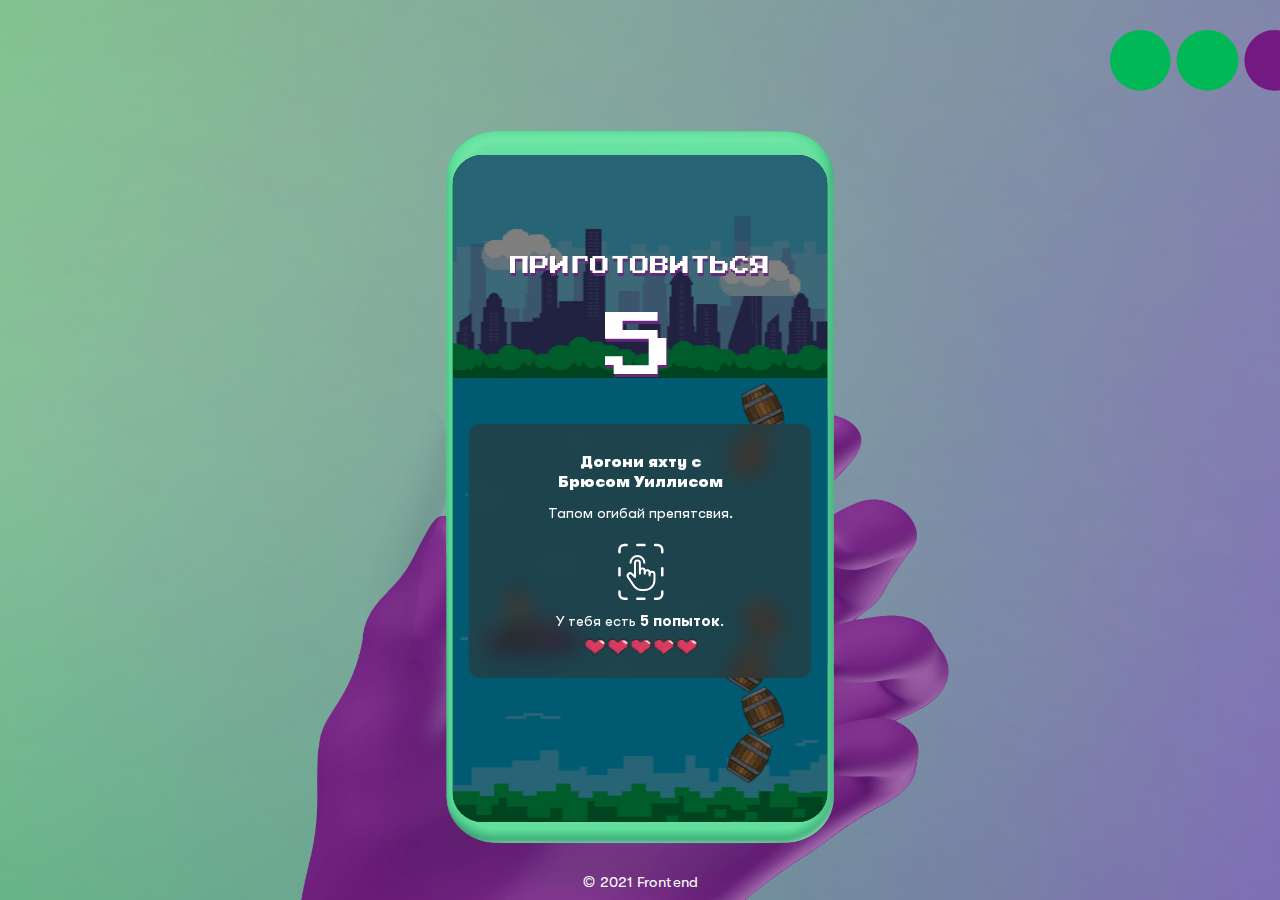
==== commit c6ce1cf1: "fix" ====
--- a/game.html
+++ b/game.html
@@ -52,9 +52,7 @@
 <body>
 <div id="app" class="app app--game">
     <header class="header" role="banner">
-    <a href="/" class="header__logo">
-        LOGO
-    </a>
+        <div></div>
     <img class="header__dec" src="static/img/logo2.svg" alt="">
 </header>
 
@@ -165,7 +163,7 @@
   </div>
   <div id="game_win" class="scooter-game__win">
       <div class="scooter-game__win-head">
-          <img src="static/img/status-bar.svg" alt="">
+          <img src="static/img/status-bar.png" alt="">
       </div>
       <div>
           <div class="scooter-game__win-text">
